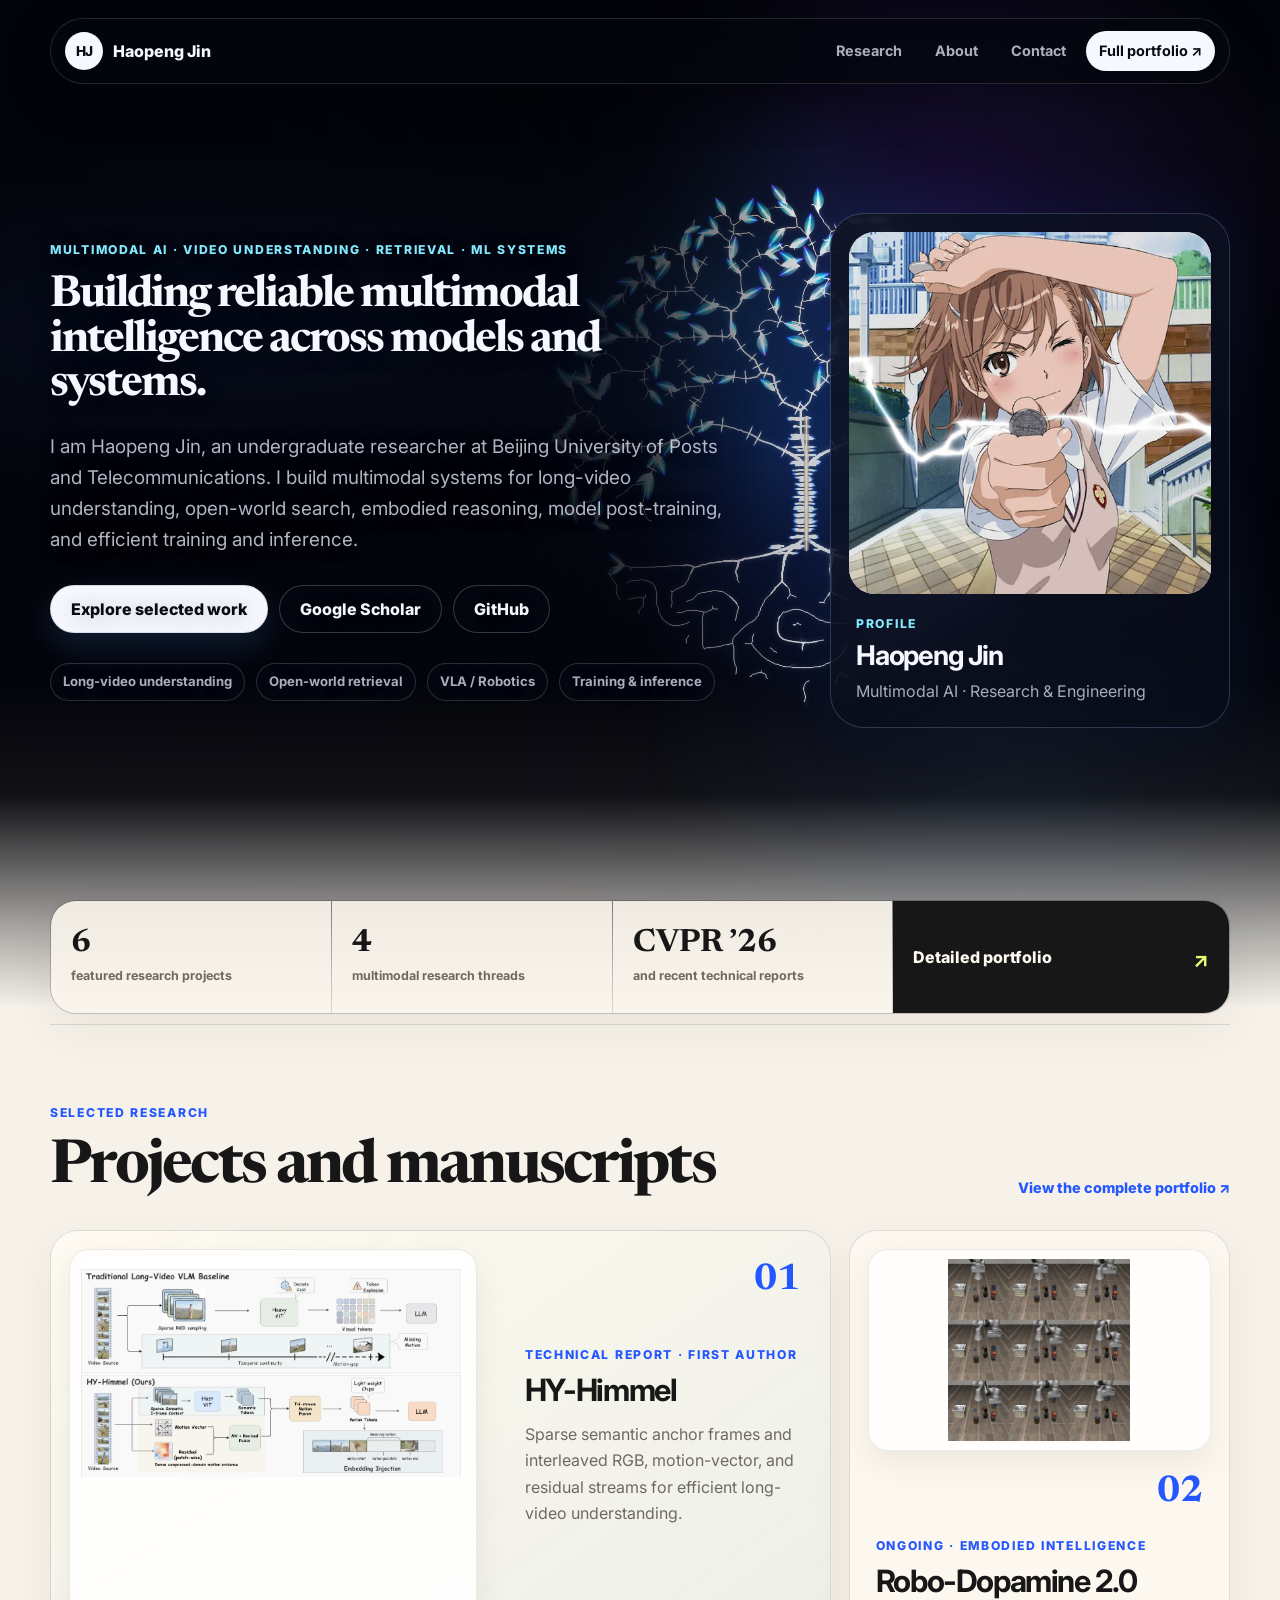
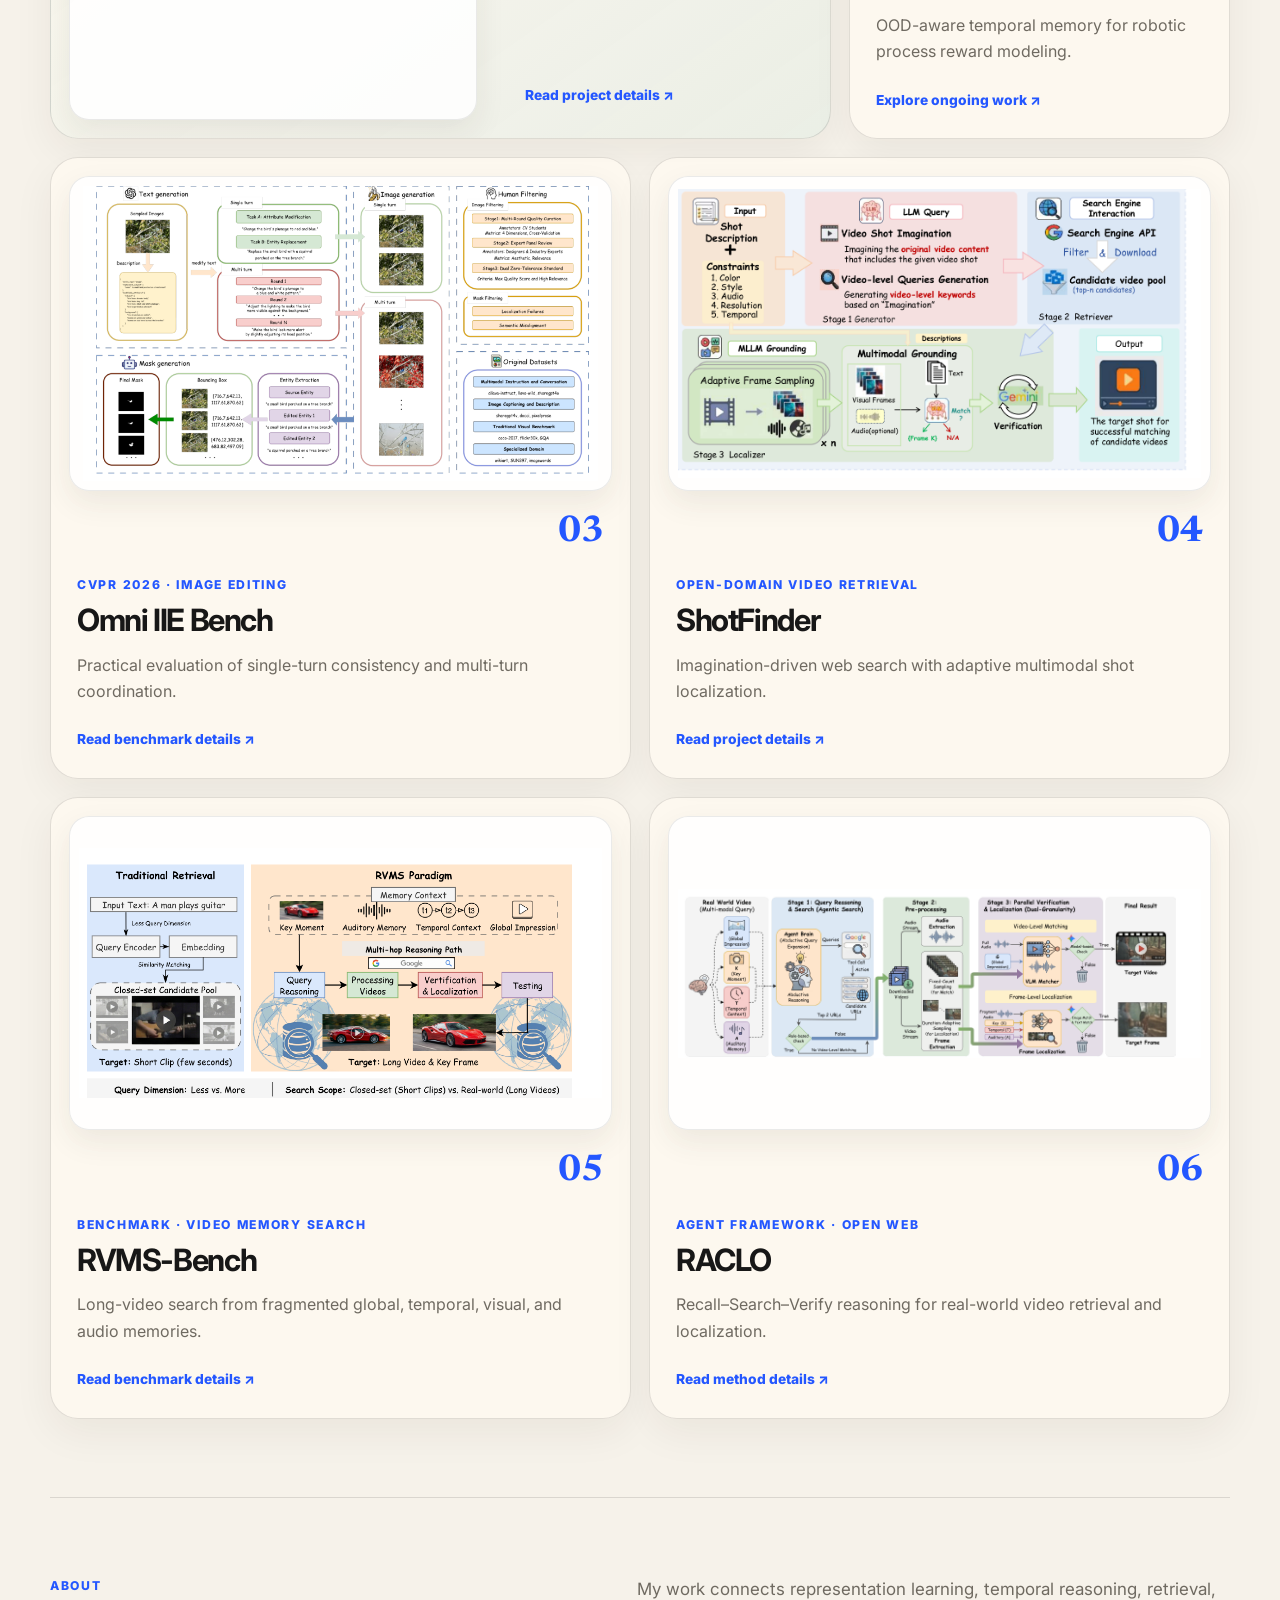
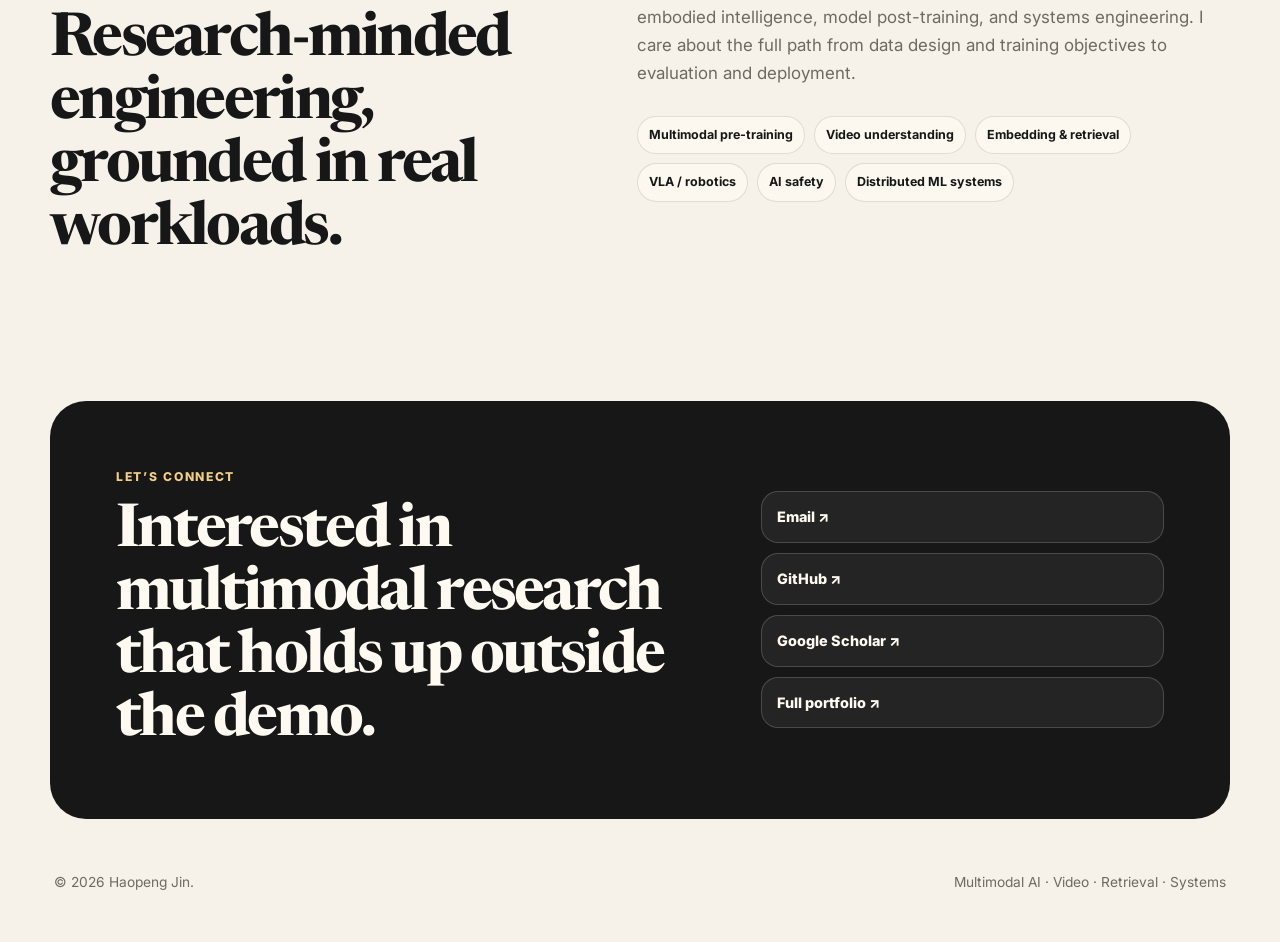
==== index.html @ 538da109 "Refine platinum trunk shimmer" ====
<!doctype html>
<html lang="en">
  <head>
    <meta charset="utf-8" />
    <meta name="viewport" content="width=device-width, initial-scale=1" />
    <meta
      name="description"
      content="Haopeng Jin is a multimodal AI researcher working on video understanding, open-world retrieval, embodied intelligence, model post-training, and ML systems."
    />
    <meta property="og:title" content="Haopeng Jin | Multimodal AI Researcher" />
    <meta
      property="og:description"
      content="Research in multimodal foundation models, video understanding, retrieval, embodied intelligence, and efficient ML systems."
    />
    <meta property="og:type" content="website" />
    <meta property="og:url" content="https://sunbeam23333.github.io/" />
    <meta
      property="og:image"
      content="https://sunbeam23333.github.io/assets/project-figures/hy-himmel-figure1.png"
    />
    <meta name="theme-color" content="#04050c" />
    <title>Haopeng Jin | Multimodal AI &amp; ML Systems</title>
    <link rel="canonical" href="https://sunbeam23333.github.io/" />
    <link rel="icon" href="favicon.svg" type="image/svg+xml" />
    <link rel="preconnect" href="https://fonts.googleapis.com" />
    <link rel="preconnect" href="https://fonts.gstatic.com" crossorigin />
    <link
      href="https://fonts.googleapis.com/css2?family=Inter:wght@400;500;600;700;800&amp;family=Newsreader:opsz,wght@6..72,500;6..72,700&amp;display=swap"
      rel="stylesheet"
    />
    <link rel="stylesheet" href="styles.css?v=20260809-tree-v5" />
  </head>
  <body>
    <a class="skip-link" href="#top">Skip to content</a>

    <div class="aurora-bg" aria-hidden="true">
      <div class="aurora-fallback"></div>
      <canvas
        id="aurora-canvas"
        class="aurora-canvas"
        data-tree-aurora
        data-tree-mode="hero"
        data-tree-mask="assets/cassel-tree-flow-mask.png?v=20260809-tree-v3"
        data-tree-source-mask="assets/cassel-tree-mask.png?v=20260809-tree-v3"
        data-tree-veins="assets/cassel-tree-veins.png?v=20260809-tree-v3"
      ></canvas>
    </div>

    <div class="site-shell">
      <header class="nav">
        <a class="brand" href="#top" aria-label="Haopeng Jin homepage">
          <span class="brand-mark">HJ</span>
          <span>Haopeng Jin</span>
        </a>
        <button
          class="nav-toggle"
          type="button"
          aria-label="Open navigation"
          aria-expanded="false"
          aria-controls="primary-navigation"
        >
          Menu
        </button>
        <nav id="primary-navigation" class="nav-links" aria-label="Primary navigation">
          <a href="#work">Research</a>
          <a href="#about">About</a>
          <a href="#contact">Contact</a>
          <a class="portfolio-link" href="https://sunbeam23333.github.io/Jason.Kim/">
            Full portfolio ↗
          </a>
        </nav>
      </header>

      <main id="top">
        <section class="hero section">
          <div class="hero-copy">
            <p class="eyebrow">Multimodal AI · Video Understanding · Retrieval · ML Systems</p>
            <h1>Building reliable multimodal intelligence across models and systems.</h1>
            <p class="hero-text">
              I am Haopeng Jin, an undergraduate researcher at Beijing University of Posts and
              Telecommunications. I build multimodal systems for long-video understanding,
              open-world search, embodied reasoning, model post-training, and efficient training
              and inference.
            </p>
            <div class="hero-actions">
              <a class="button primary" href="#work">Explore selected work</a>
              <a
                class="button secondary"
                href="https://scholar.google.com/citations?hl=en&amp;user=7NUo_ykAAAAJ"
                target="_blank"
                rel="noreferrer"
              >
                Google Scholar
              </a>
              <a
                class="button secondary"
                href="https://github.com/Sunbeam23333"
                target="_blank"
                rel="noreferrer"
              >
                GitHub
              </a>
            </div>
            <div class="signal-row" aria-label="Research focus">
              <span>Long-video understanding</span>
              <span>Open-world retrieval</span>
              <span>VLA / Robotics</span>
              <span>Training &amp; inference</span>
            </div>
          </div>

          <aside class="profile-card" aria-label="Profile">
            <div class="avatar-wrap">
              <img
                src="assets/misaka-mikoto-avatar.png"
                alt="Misaka Mikoto character avatar"
                width="620"
                height="538"
                fetchpriority="high"
                decoding="async"
              />
            </div>
            <div class="profile-card-copy">
              <p class="card-kicker">Profile</p>
              <h2>Haopeng Jin</h2>
              <p>Multimodal AI · Research &amp; Engineering</p>
            </div>
          </aside>
        </section>

        <div class="metrics" aria-label="Portfolio summary">
          <div><strong>6</strong><span>featured research projects</span></div>
          <div><strong>4</strong><span>multimodal research threads</span></div>
          <div><strong>CVPR ’26</strong><span>and recent technical reports</span></div>
          <a href="https://sunbeam23333.github.io/Jason.Kim/">
            Detailed portfolio <span aria-hidden="true">↗</span>
          </a>
        </div>

        <section id="work" class="section work-section">
          <div class="section-heading">
            <div>
              <p class="eyebrow">Selected research</p>
              <h2>Projects and manuscripts</h2>
            </div>
            <a class="text-link" href="https://sunbeam23333.github.io/Jason.Kim/">
              View the complete portfolio ↗
            </a>
          </div>

          <div class="project-grid">
            <a
              class="project-card project-card-wide"
              href="https://sunbeam23333.github.io/Jason.Kim/pages/hy-himmel.html"
            >
              <div class="project-image">
                <img
                  src="assets/project-figures/hy-himmel-figure1.png"
                  alt="HY-Himmel semantic anchor and compressed-domain motion paths"
                  width="1970"
                  height="1120"
                  loading="lazy"
                  decoding="async"
                />
              </div>
              <div class="project-copy">
                <span class="project-number">01</span>
                <p class="card-kicker">Technical report · First author</p>
                <h3>HY-Himmel</h3>
                <p>
                  Sparse semantic anchor frames and interleaved RGB, motion-vector, and residual
                  streams for efficient long-video understanding.
                </p>
                <span class="card-action">Read project details ↗</span>
              </div>
            </a>

            <a
              class="project-card"
              href="https://sunbeam23333.github.io/Jason.Kim/pages/vla-robotics.html"
            >
              <div class="project-image square-source">
                <img
                  src="assets/project-figures/robo-dopamine2-memory-panel.png"
                  alt="Robo-Dopamine 2.0 OOD-aware temporal memory panel"
                  width="768"
                  height="768"
                  loading="lazy"
                  decoding="async"
                />
              </div>
              <div class="project-copy">
                <span class="project-number">02</span>
                <p class="card-kicker">Ongoing · Embodied intelligence</p>
                <h3>Robo-Dopamine 2.0</h3>
                <p>OOD-aware temporal memory for robotic process reward modeling.</p>
                <span class="card-action">Explore ongoing work ↗</span>
              </div>
            </a>

            <a
              class="project-card"
              href="https://sunbeam23333.github.io/Jason.Kim/pages/omni-iie.html"
            >
              <div class="project-image">
                <img
                  src="assets/project-figures/omni-iie-figure1.png"
                  alt="Omni IIE Bench data construction and evaluation pipeline"
                  width="1835"
                  height="1050"
                  loading="lazy"
                  decoding="async"
                />
              </div>
              <div class="project-copy">
                <span class="project-number">03</span>
                <p class="card-kicker">CVPR 2026 · Image editing</p>
                <h3>Omni IIE Bench</h3>
                <p>Practical evaluation of single-turn consistency and multi-turn coordination.</p>
                <span class="card-action">Read benchmark details ↗</span>
              </div>
            </a>

            <a
              class="project-card"
              href="https://sunbeam23333.github.io/Jason.Kim/pages/shotfinder.html"
            >
              <div class="project-image">
                <img
                  src="assets/project-figures/shotfinder-figure3.png"
                  alt="ShotFinder open-domain video search pipeline"
                  width="2425"
                  height="1340"
                  loading="lazy"
                  decoding="async"
                />
              </div>
              <div class="project-copy">
                <span class="project-number">04</span>
                <p class="card-kicker">Open-domain video retrieval</p>
                <h3>ShotFinder</h3>
                <p>Imagination-driven web search with adaptive multimodal shot localization.</p>
                <span class="card-action">Read project details ↗</span>
              </div>
            </a>

            <a
              class="project-card"
              href="https://sunbeam23333.github.io/Jason.Kim/pages/rvms-bench.html"
            >
              <div class="project-image">
                <img
                  src="assets/project-figures/rvms-figure1.png"
                  alt="RVMS-Bench transition from closed-pool retrieval to real-world memory search"
                  width="2030"
                  height="970"
                  loading="lazy"
                  decoding="async"
                />
              </div>
              <div class="project-copy">
                <span class="project-number">05</span>
                <p class="card-kicker">Benchmark · Video memory search</p>
                <h3>RVMS-Bench</h3>
                <p>Long-video search from fragmented global, temporal, visual, and audio memories.</p>
                <span class="card-action">Read benchmark details ↗</span>
              </div>
            </a>

            <a
              class="project-card"
              href="https://sunbeam23333.github.io/Jason.Kim/pages/raclo.html"
            >
              <div class="project-image raclo-image">
                <img
                  src="assets/project-figures/raclo-figure3.png"
                  alt="RACLO Recall-Search-Verify agent framework"
                  width="2160"
                  height="700"
                  loading="lazy"
                  decoding="async"
                />
              </div>
              <div class="project-copy">
                <span class="project-number">06</span>
                <p class="card-kicker">Agent framework · Open web</p>
                <h3>RACLO</h3>
                <p>Recall–Search–Verify reasoning for real-world video retrieval and localization.</p>
                <span class="card-action">Read method details ↗</span>
              </div>
            </a>
          </div>
        </section>

        <section id="about" class="section about-section">
          <div>
            <p class="eyebrow">About</p>
            <h2>Research-minded engineering, grounded in real workloads.</h2>
          </div>
          <div class="about-copy">
            <p>
              My work connects representation learning, temporal reasoning, retrieval, embodied
              intelligence, model post-training, and systems engineering. I care about the full
              path from data design and training objectives to evaluation and deployment.
            </p>
            <div class="topic-list" aria-label="Research topics">
              <span>Multimodal pre-training</span>
              <span>Video understanding</span>
              <span>Embedding &amp; retrieval</span>
              <span>VLA / robotics</span>
              <span>AI safety</span>
              <span>Distributed ML systems</span>
            </div>
          </div>
        </section>

        <section id="contact" class="contact-card">
          <div>
            <p class="eyebrow">Let’s connect</p>
            <h2>Interested in multimodal research that holds up outside the demo.</h2>
          </div>
          <div class="contact-links">
            <a href="mailto:Meiqin1shengtui@126.com">Email ↗</a>
            <a href="https://github.com/Sunbeam23333" target="_blank" rel="noreferrer">GitHub ↗</a>
            <a
              href="https://scholar.google.com/citations?hl=en&amp;user=7NUo_ykAAAAJ"
              target="_blank"
              rel="noreferrer"
            >
              Google Scholar ↗
            </a>
            <a href="https://sunbeam23333.github.io/Jason.Kim/">Full portfolio ↗</a>
          </div>
        </section>
      </main>

      <footer>
        <p>© <span id="year"></span> Haopeng Jin.</p>
        <p>Multimodal AI · Video · Retrieval · Systems</p>
      </footer>
    </div>

    <script src="tree-aurora.js?v=20260812-tree-v8"></script>
    <script src="script.js?v=20260809-tree-v2"></script>
  </body>
</html>
---- styles.css ----
:root {
  --bg: #f6f2ea;
  --paper: #fffaf1;
  --ink: #171717;
  --muted: #6f6a61;
  --line: rgba(23, 23, 23, 0.12);
  --accent: #2457ff;
  --accent-dark: #102a86;
  --sage: #dfe8da;
  --amber: #f1cf86;
  --lime: #dfff77;
  --shadow: 0 24px 70px rgba(46, 37, 22, 0.12);
  --mouse-x: 50vw;
  --mouse-y: 24vh;
}

* {
  box-sizing: border-box;
}

html {
  scroll-behavior: smooth;
  overflow-x: clip;
}

body {
  min-width: 320px;
  margin: 0;
  overflow-x: hidden;
  background:
    radial-gradient(circle at var(--mouse-x) var(--mouse-y), rgba(91, 255, 207, 0.18), transparent 16rem),
    radial-gradient(circle at top left, rgba(36, 87, 255, 0.13), transparent 36rem),
    radial-gradient(circle at 88% 8%, rgba(241, 207, 134, 0.28), transparent 32rem),
    var(--bg);
  color: var(--ink);
  font-family: Inter, system-ui, -apple-system, BlinkMacSystemFont, "Segoe UI", sans-serif;
  line-height: 1.65;
}

a {
  color: inherit;
  text-decoration: none;
}

a:focus-visible,
button:focus-visible {
  outline: 3px solid rgba(36, 87, 255, 0.42);
  outline-offset: 4px;
}

img {
  max-width: 100%;
}

.skip-link {
  position: fixed;
  top: 12px;
  left: 12px;
  z-index: 50;
  padding: 9px 14px;
  border-radius: 999px;
  background: var(--ink);
  color: var(--paper);
  font-weight: 800;
  transform: translateY(-160%);
  transition: transform 160ms ease;
}

.skip-link:focus {
  transform: translateY(0);
}

.site-shell {
  position: relative;
  z-index: 1;
  width: min(1180px, calc(100% - 36px));
  margin: 0 auto;
}

.aurora-bg {
  position: absolute;
  inset: 0 0 auto;
  z-index: 0;
  height: clamp(860px, 112svh, 1080px);
  overflow: hidden;
  pointer-events: none;
  background: #03040a;
  isolation: isolate;
}

.aurora-bg::before {
  position: absolute;
  inset: 0;
  z-index: 2;
  background:
    linear-gradient(90deg, rgba(3, 4, 10, 0.99) 0%, rgba(3, 4, 10, 0.94) 38%, rgba(3, 4, 10, 0.76) 50%, rgba(3, 4, 10, 0.34) 58%, transparent 64%),
    radial-gradient(circle at 16% 34%, rgba(18, 26, 48, 0.72), transparent 37rem);
  content: "";
}

.aurora-bg::after {
  position: absolute;
  inset: 0;
  z-index: 3;
  background:
    radial-gradient(circle at 78% 70%, rgba(107, 173, 255, 0.1), transparent 22rem),
    linear-gradient(to bottom, transparent 67%, rgba(246, 242, 234, 0.06) 79%, rgba(246, 242, 234, 0.72) 93%, var(--bg) 100%);
  content: "";
}

.aurora-fallback {
  position: absolute;
  inset: 0;
  z-index: 0;
  background:
    radial-gradient(ellipse at 61% 45%, rgba(47, 96, 255, 0.26), transparent 32%),
    radial-gradient(ellipse at 57% 31%, rgba(35, 218, 255, 0.14), transparent 24%),
    radial-gradient(ellipse at 74% 22%, rgba(129, 73, 255, 0.18), transparent 28%),
    #03040a;
}

.aurora-fallback::before,
.aurora-fallback::after {
  position: absolute;
  top: 45%;
  left: 63%;
  width: min(42vw, 620px);
  aspect-ratio: 1;
  content: "";
  transform: translate(-50%, -50%);
  transition: opacity 400ms ease;
}

.aurora-fallback::before {
  display: none;
}

.aurora-fallback::after {
  background: linear-gradient(150deg, #aeb9cb 2%, #eef5ff 28%, #fffefa 50%, #ffe9bf 72%, #f8fbff 100%);
  filter: drop-shadow(0 0 4px rgba(242, 248, 255, 0.48)) drop-shadow(0 0 11px rgba(255, 235, 204, 0.18));
  mask: url("assets/cassel-tree-veins.png?v=20260809-tree-v3") center / contain no-repeat;
  opacity: 0.94;
  -webkit-mask: url("assets/cassel-tree-veins.png?v=20260809-tree-v3") center / contain no-repeat;
}

.aurora-bg.aurora-ready .aurora-fallback::after {
  opacity: 0.035;
}

.aurora-canvas {
  position: absolute;
  inset: 0;
  z-index: 1;
  display: block;
  width: 100%;
  height: 100%;
  opacity: 0.98;
  filter: saturate(1.1) contrast(1.08);
}

.nav {
  position: sticky;
  top: 18px;
  z-index: 20;
  display: flex;
  align-items: center;
  justify-content: space-between;
  gap: 24px;
  margin: 18px 0 42px;
  padding: 12px 14px;
  border: 1px solid rgba(255, 255, 255, 0.13);
  border-radius: 999px;
  background: rgba(5, 7, 14, 0.76);
  box-shadow: 0 14px 50px rgba(0, 0, 0, 0.24);
  color: #f8f9ff;
  backdrop-filter: blur(18px);
}

.brand,
.nav-links {
  display: flex;
  align-items: center;
}

.brand {
  gap: 10px;
  font-weight: 800;
}

.brand-mark {
  display: grid;
  width: 38px;
  height: 38px;
  place-items: center;
  border-radius: 50%;
  background: #f7f8ff;
  color: #070912;
  font-size: 0.85rem;
  letter-spacing: -0.04em;
}

.nav-links {
  gap: 7px;
}

.nav-links a {
  padding: 8px 13px;
  border-radius: 999px;
  color: rgba(239, 243, 255, 0.72);
  font-size: 0.9rem;
  font-weight: 700;
}

.nav-links a:hover {
  background: rgba(130, 178, 255, 0.13);
  color: #aeefff;
}

.nav-links .portfolio-link {
  background: #f7f8ff;
  color: #090b14;
}

.nav-links .portfolio-link:hover {
  background: #bdeeff;
  color: #090b14;
}

.nav-toggle {
  display: none;
  padding: 9px 14px;
  border: 0;
  border-radius: 999px;
  background: #f7f8ff;
  color: #090b14;
  font: inherit;
  font-weight: 700;
}

.section {
  padding: 78px 0;
}

section[id] {
  scroll-margin-top: 108px;
}

.hero {
  position: relative;
  display: grid;
  grid-template-columns: minmax(0, 1.15fr) minmax(340px, 0.72fr);
  align-items: center;
  gap: clamp(42px, 6vw, 74px);
  min-height: calc(100vh - 150px);
  padding-top: 18px;
  color: #f7f8ff;
}

.hero::before {
  position: absolute;
  inset: 2% -10% auto;
  z-index: -1;
  height: 60%;
  background: radial-gradient(ellipse at 18% 42%, rgba(66, 119, 255, 0.12), transparent 48%);
  content: "";
  filter: blur(42px);
  opacity: 0.58;
}

.hero > * {
  min-width: 0;
}

.hero-copy {
  text-shadow: 0 2px 24px rgba(0, 0, 0, 0.32);
}

.eyebrow,
.card-kicker {
  margin: 0 0 14px;
  color: var(--accent);
  font-size: 0.76rem;
  font-weight: 800;
  letter-spacing: 0.14em;
  text-transform: uppercase;
}

h1,
h2,
h3,
p {
  margin-top: 0;
}

h1,
h2 {
  font-family: Newsreader, Georgia, serif;
}

h1,
h2,
h3 {
  line-height: 1.05;
  letter-spacing: -0.045em;
}

h1 {
  max-width: 100%;
  margin-bottom: 0;
  font-size: clamp(2.4rem, 3.45vw, 3.55rem);
  line-height: 1;
}

h2 {
  margin-bottom: 0;
  font-size: clamp(2.4rem, 4.7vw, 4.5rem);
}

h3 {
  margin-bottom: 0;
  font-size: clamp(1.6rem, 2.4vw, 2.15rem);
}

.error-title {
  max-width: 12ch;
  font-size: clamp(3.3rem, 9vw, 7rem);
  line-height: 0.88;
}

.hero-text {
  max-width: 760px;
  margin: 24px 0 0;
  color: rgba(232, 237, 251, 0.76);
  font-size: clamp(1.04rem, 1.8vw, 1.18rem);
}

.hero .eyebrow {
  color: #82eaff;
}

.hero-actions,
.signal-row {
  display: flex;
  flex-wrap: wrap;
  gap: 11px;
  margin-top: 30px;
}

.button {
  position: relative;
  overflow: hidden;
  display: inline-flex;
  min-height: 48px;
  align-items: center;
  justify-content: center;
  padding: 0 20px;
  border: 1px solid var(--line);
  border-radius: 999px;
  font-weight: 800;
  transition: transform 200ms ease, border-color 200ms ease;
}

.button:hover {
  border-color: rgba(36, 87, 255, 0.35);
  transform: translateY(-2px);
}

.button.primary {
  background: var(--ink);
  color: var(--paper);
}

.button.light {
  border-color: var(--paper);
  background: var(--paper);
  color: var(--ink);
}

.button.primary::after {
  position: absolute;
  inset: -40% auto -40% -60%;
  width: 48%;
  background: linear-gradient(90deg, transparent, rgba(255, 255, 255, 0.42), transparent);
  content: "";
  transform: skewX(-18deg);
  animation: button-shimmer 4.8s ease-in-out infinite;
}

@keyframes button-shimmer {
  0%, 48% { left: -60%; }
  72%, 100% { left: 118%; }
}

.button.secondary {
  background: rgba(255, 255, 255, 0.5);
}

.hero .button.primary {
  background: #f7f8ff;
  color: #090b14;
  box-shadow: 0 12px 35px rgba(79, 155, 255, 0.18);
}

.hero .button.secondary {
  border-color: rgba(255, 255, 255, 0.2);
  background: rgba(8, 11, 24, 0.46);
  color: #f6f8ff;
  backdrop-filter: blur(12px);
}

.signal-row span {
  padding: 7px 12px;
  border: 1px solid rgba(255, 255, 255, 0.16);
  border-radius: 999px;
  background: rgba(8, 12, 26, 0.4);
  color: rgba(232, 239, 255, 0.73);
  font-size: 0.82rem;
  font-weight: 700;
}

.profile-card {
  width: min(100%, 400px);
  justify-self: end;
  padding: 18px;
  border: 1px solid rgba(163, 211, 255, 0.22);
  border-radius: 34px;
  background: linear-gradient(160deg, rgba(13, 17, 34, 0.9), rgba(8, 12, 26, 0.66));
  box-shadow: 0 28px 90px rgba(0, 0, 0, 0.38), 0 0 70px rgba(54, 107, 255, 0.12);
  backdrop-filter: blur(18px);
}

.avatar-wrap {
  overflow: hidden;
  aspect-ratio: 1 / 1;
  border-radius: 26px;
  background: var(--sage);
}

.avatar-wrap img {
  display: block;
  width: 100%;
  height: 100%;
  object-fit: cover;
  object-position: center 38%;
}

.profile-card-copy {
  padding: 20px 7px 5px;
}

.profile-card-copy .card-kicker {
  margin-bottom: 8px;
}

.profile-card-copy h2 {
  font-family: Inter, sans-serif;
  font-size: 1.7rem;
  color: #f7f8ff;
}

.profile-card-copy > p:last-child {
  margin: 7px 0 0;
  color: rgba(232, 239, 255, 0.7);
}

.profile-card .card-kicker {
  color: #82eaff;
}

.metrics {
  display: grid;
  grid-template-columns: repeat(3, minmax(0, 1fr)) 1.2fr;
  gap: 1px;
  overflow: hidden;
  margin: 24px 0 10px;
  border: 1px solid var(--line);
  border-radius: 26px;
  background: var(--line);
  box-shadow: 0 16px 45px rgba(46, 37, 22, 0.06);
}

.metrics > * {
  min-height: 112px;
  padding: 20px;
  background: rgba(255, 250, 241, 0.88);
}

.metrics div {
  display: grid;
  align-content: center;
}

.metrics strong {
  font-family: Newsreader, Georgia, serif;
  font-size: 2rem;
  line-height: 1;
}

.metrics span {
  margin-top: 7px;
  color: var(--muted);
  font-size: 0.78rem;
  font-weight: 700;
}

.metrics > a {
  display: flex;
  align-items: center;
  justify-content: space-between;
  gap: 14px;
  background: var(--ink);
  color: var(--paper);
  font-weight: 800;
}

.metrics > a span {
  color: var(--lime);
  font-size: 1.3rem;
}

.work-section,
.about-section {
  border-top: 1px solid var(--line);
}

.section-heading {
  display: flex;
  align-items: end;
  justify-content: space-between;
  gap: 40px;
  margin-bottom: 30px;
}

.section-heading h2 {
  margin-top: 5px;
}

.text-link {
  flex: 0 0 auto;
  color: var(--accent);
  font-size: 0.9rem;
  font-weight: 800;
}

.project-grid {
  display: grid;
  grid-template-columns: repeat(6, minmax(0, 1fr));
  gap: 18px;
}

.project-card {
  position: relative;
  overflow: hidden;
  display: flex;
  grid-column: span 3;
  min-width: 0;
  flex-direction: column;
  border: 1px solid var(--line);
  border-radius: 28px;
  background: rgba(255, 250, 241, 0.76);
  box-shadow: 0 14px 42px rgba(46, 37, 22, 0.06);
  transition: transform 300ms ease, box-shadow 300ms ease, border-color 300ms ease;
}

.project-card::before {
  position: absolute;
  inset: 0;
  z-index: 0;
  background:
    linear-gradient(120deg, transparent, rgba(65, 255, 204, 0.18), transparent 42%),
    radial-gradient(circle at var(--mouse-x) var(--mouse-y), rgba(87, 105, 255, 0.12), transparent 18rem);
  content: "";
  opacity: 0;
  pointer-events: none;
  transition: opacity 300ms ease;
}

.project-card:hover {
  border-color: rgba(36, 87, 255, 0.32);
  box-shadow: 0 24px 80px rgba(36, 87, 255, 0.13);
  transform: translateY(-7px);
}

.project-card:hover::before {
  opacity: 1;
}

.project-card-wide {
  display: grid;
  grid-column: span 4;
  grid-template-columns: minmax(0, 1.14fr) minmax(250px, 0.86fr);
  background: linear-gradient(145deg, rgba(255, 250, 241, 0.96), rgba(233, 238, 229, 0.9));
}

.project-card:nth-child(2) {
  grid-column: span 2;
}

.project-card > * {
  position: relative;
  z-index: 1;
}

.project-image {
  margin: 18px 18px 0;
  padding: 9px;
  border: 1px solid rgba(23, 23, 23, 0.09);
  border-radius: 20px;
  background: rgba(255, 255, 255, 0.88);
  box-shadow: 0 12px 30px rgba(46, 37, 22, 0.08);
}

.project-card-wide .project-image {
  align-self: stretch;
  margin-bottom: 18px;
}

.project-image img {
  display: block;
  width: 100%;
  height: auto;
  aspect-ratio: 16 / 9;
  object-fit: contain;
}

.square-source img {
  object-position: center;
}

.raclo-image img {
  padding: 4% 0;
}

.project-copy {
  display: flex;
  flex: 1;
  flex-direction: column;
  padding: 24px 26px 27px;
}

.project-card-wide .project-copy {
  justify-content: center;
  padding: 32px 30px;
}

.project-number {
  display: block;
  align-self: flex-end;
  margin-bottom: 24px;
  color: var(--accent);
  font-family: Newsreader, Georgia, serif;
  font-size: 2.3rem;
  font-weight: 700;
  line-height: 1;
}

.project-card-wide .project-number {
  margin-bottom: 45px;
}

.project-copy .card-kicker {
  margin-bottom: 9px;
}

.project-copy > p:not(.card-kicker) {
  margin: 15px 0 24px;
  color: var(--muted);
}

.card-action {
  margin-top: auto;
  color: var(--accent);
  font-size: 0.86rem;
  font-weight: 800;
}

.about-section {
  display: grid;
  grid-template-columns: minmax(0, 0.9fr) minmax(0, 1.1fr);
  gap: clamp(42px, 8vw, 105px);
}

.about-copy {
  color: var(--muted);
  font-size: 1.06rem;
}

.topic-list {
  display: flex;
  flex-wrap: wrap;
  gap: 9px;
  margin-top: 28px;
}

.topic-list span {
  padding: 8px 11px;
  border: 1px solid var(--line);
  border-radius: 999px;
  background: rgba(255, 250, 241, 0.64);
  color: var(--ink);
  font-size: 0.78rem;
  font-weight: 700;
}

.contact-card {
  display: grid;
  grid-template-columns: minmax(0, 1.2fr) minmax(260px, 0.8fr);
  gap: 40px;
  margin: 60px 0 22px;
  padding: clamp(34px, 6vw, 66px);
  border-radius: 36px;
  background: var(--ink);
  color: var(--paper);
}

.contact-card .eyebrow {
  color: var(--amber);
}

.contact-links {
  display: grid;
  align-content: center;
  gap: 10px;
}

.contact-links a {
  padding: 13px 15px;
  border: 1px solid rgba(255, 250, 241, 0.18);
  border-radius: 17px;
  background: rgba(255, 255, 255, 0.06);
  font-size: 0.9rem;
  font-weight: 800;
  transition: background 180ms ease;
}

.contact-links a:hover {
  background: rgba(255, 255, 255, 0.12);
}

.not-found-card {
  display: block;
  width: 100%;
  margin: 0;
}

.not-found-card .button {
  margin-top: 28px;
}

footer {
  display: flex;
  justify-content: space-between;
  gap: 20px;
  padding: 30px 4px 48px;
  color: var(--muted);
  font-size: 0.86rem;
}

footer p {
  margin-bottom: 0;
}

@media (max-width: 1000px) {
  .aurora-bg {
    height: 1510px;
  }

  .aurora-canvas {
    bottom: auto;
    height: 1000px;
  }

  .hero {
    grid-template-columns: 1fr;
    min-height: auto;
  }

  .hero-copy {
    max-width: 850px;
  }

  .profile-card {
    width: min(100%, 400px);
    justify-self: start;
  }

  .aurora-fallback::before,
  .aurora-fallback::after {
    top: 23%;
    left: 62%;
    width: min(72vw, 540px);
  }

  .metrics {
    grid-template-columns: repeat(2, minmax(0, 1fr));
  }

  .project-grid {
    grid-template-columns: repeat(2, minmax(0, 1fr));
  }

  .project-card,
  .project-card:nth-child(2) {
    grid-column: span 1;
  }

  .project-card-wide {
    grid-column: 1 / -1;
  }
}

@media (max-width: 720px) {
  .aurora-bg {
    height: 1490px;
  }

  .aurora-canvas {
    height: 900px;
  }

  .aurora-fallback::before,
  .aurora-fallback::after {
    top: 23.5%;
    left: 50%;
    width: 88vw;
  }

  .site-shell {
    width: min(100% - 22px, 1180px);
  }

  .nav {
    position: sticky;
    align-items: center;
    margin-bottom: 24px;
    border-radius: 25px;
  }

  .nav-toggle {
    display: inline-flex;
  }

  .nav-links {
    position: absolute;
    top: calc(100% + 9px);
    right: 0;
    display: none;
    width: min(270px, calc(100vw - 32px));
    align-items: stretch;
    padding: 10px;
    border: 1px solid rgba(255, 255, 255, 0.13);
    border-radius: 22px;
    background: rgba(5, 7, 14, 0.96);
    box-shadow: 0 22px 60px rgba(0, 0, 0, 0.34);
  }

  .nav-links.open {
    display: grid;
  }

  .nav-links a {
    min-height: 44px;
  }

  .section {
    padding: 64px 0;
  }

  .hero {
    padding-top: 44px;
  }

  h1 {
    font-size: clamp(2.35rem, 9.8vw, 2.9rem);
    line-height: 1.02;
  }

  .hero-actions {
    align-items: stretch;
  }

  .hero-actions .button {
    width: 100%;
  }

  .profile-card {
    padding: 12px;
    border-radius: 27px;
  }

  .avatar-wrap {
    border-radius: 20px;
  }

  .metrics,
  .project-grid,
  .about-section,
  .contact-card {
    grid-template-columns: 1fr;
  }

  .metrics > * {
    min-height: 96px;
  }

  .section-heading {
    display: block;
  }

  .section-heading .text-link {
    display: inline-flex;
    margin-top: 18px;
  }

  .project-card,
  .project-card:nth-child(2),
  .project-card-wide {
    display: flex;
    grid-column: 1;
  }

  .project-copy,
  .project-card-wide .project-copy {
    padding: 22px;
  }

  .project-number,
  .project-card-wide .project-number {
    margin-bottom: 23px;
  }

  .project-image,
  .project-card-wide .project-image {
    margin: 13px 13px 0;
  }

  .about-section {
    gap: 32px;
  }

  .contact-card {
    gap: 28px;
    border-radius: 27px;
  }

  footer {
    display: grid;
  }
}

@media (prefers-reduced-motion: reduce) {
  html {
    scroll-behavior: auto;
  }

  .button.primary::after {
    animation: none;
  }

  .button,
  .project-card {
    transition: none;
  }
}
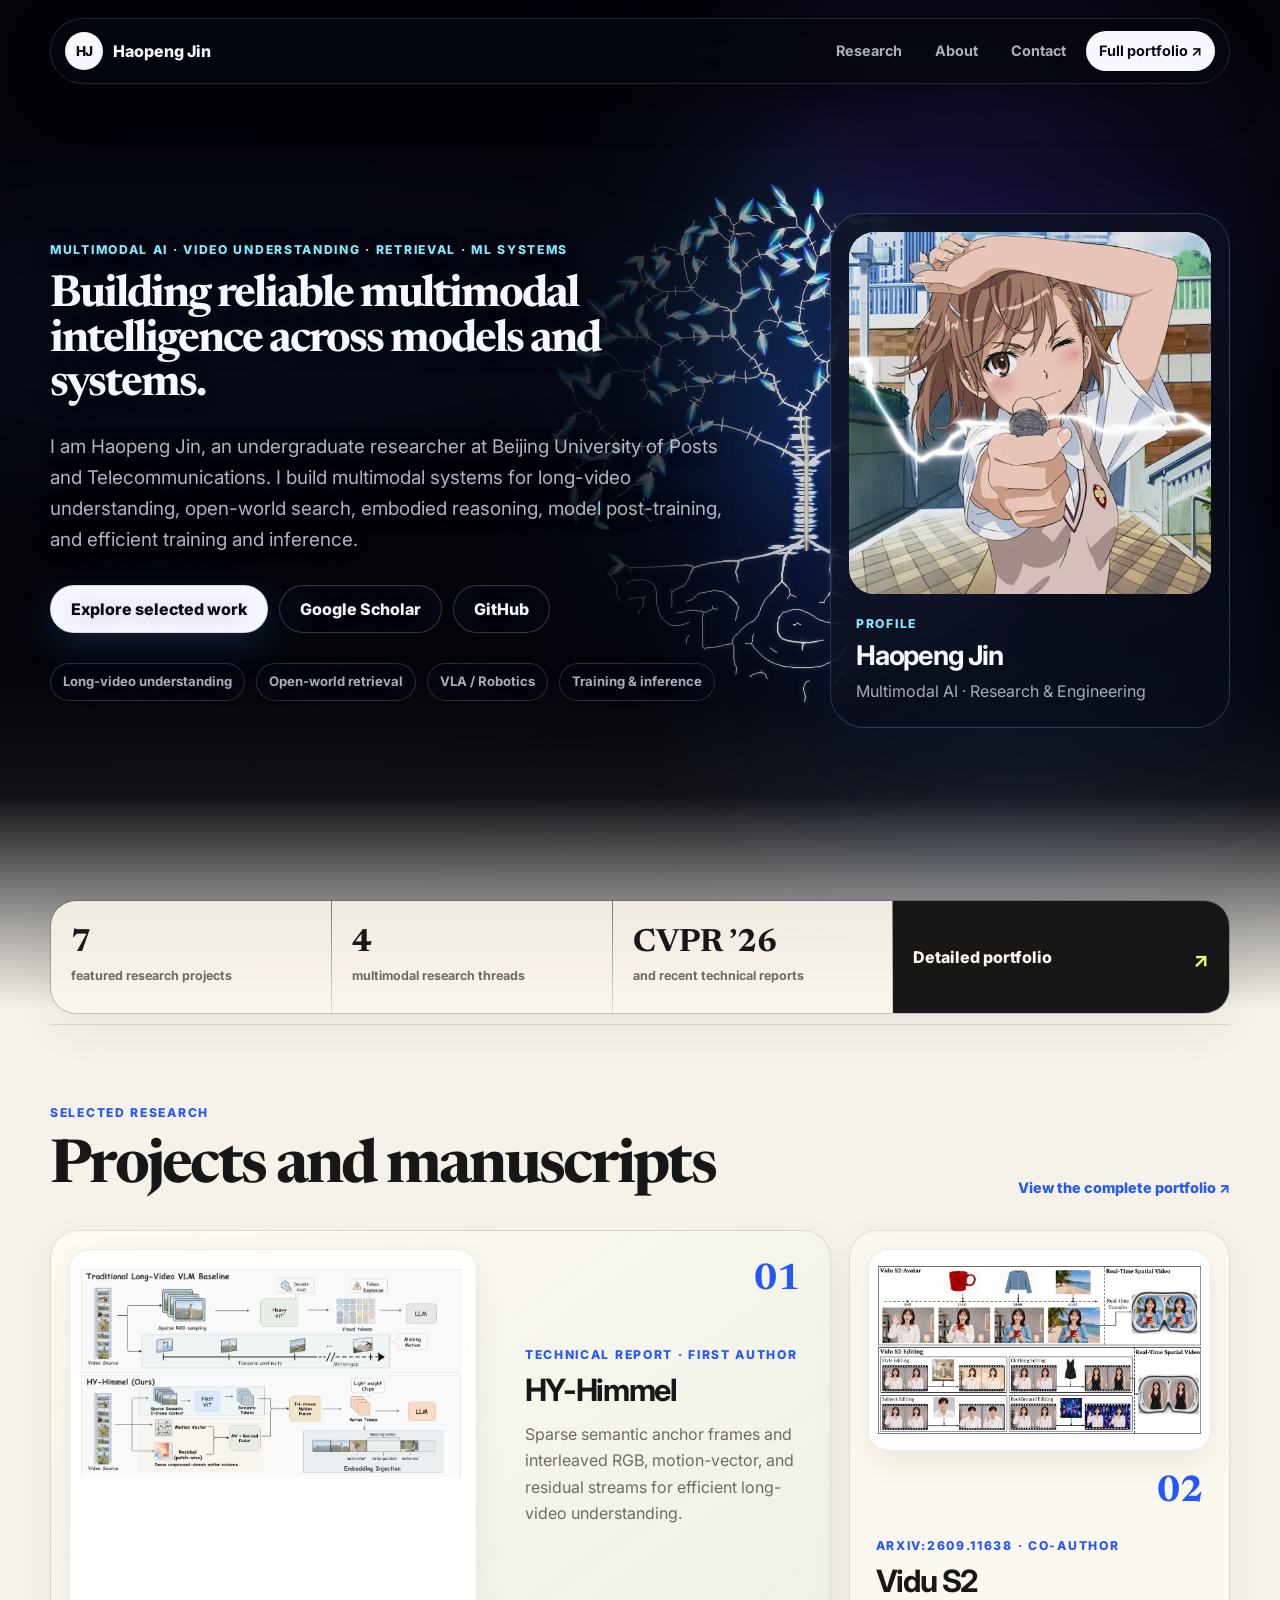
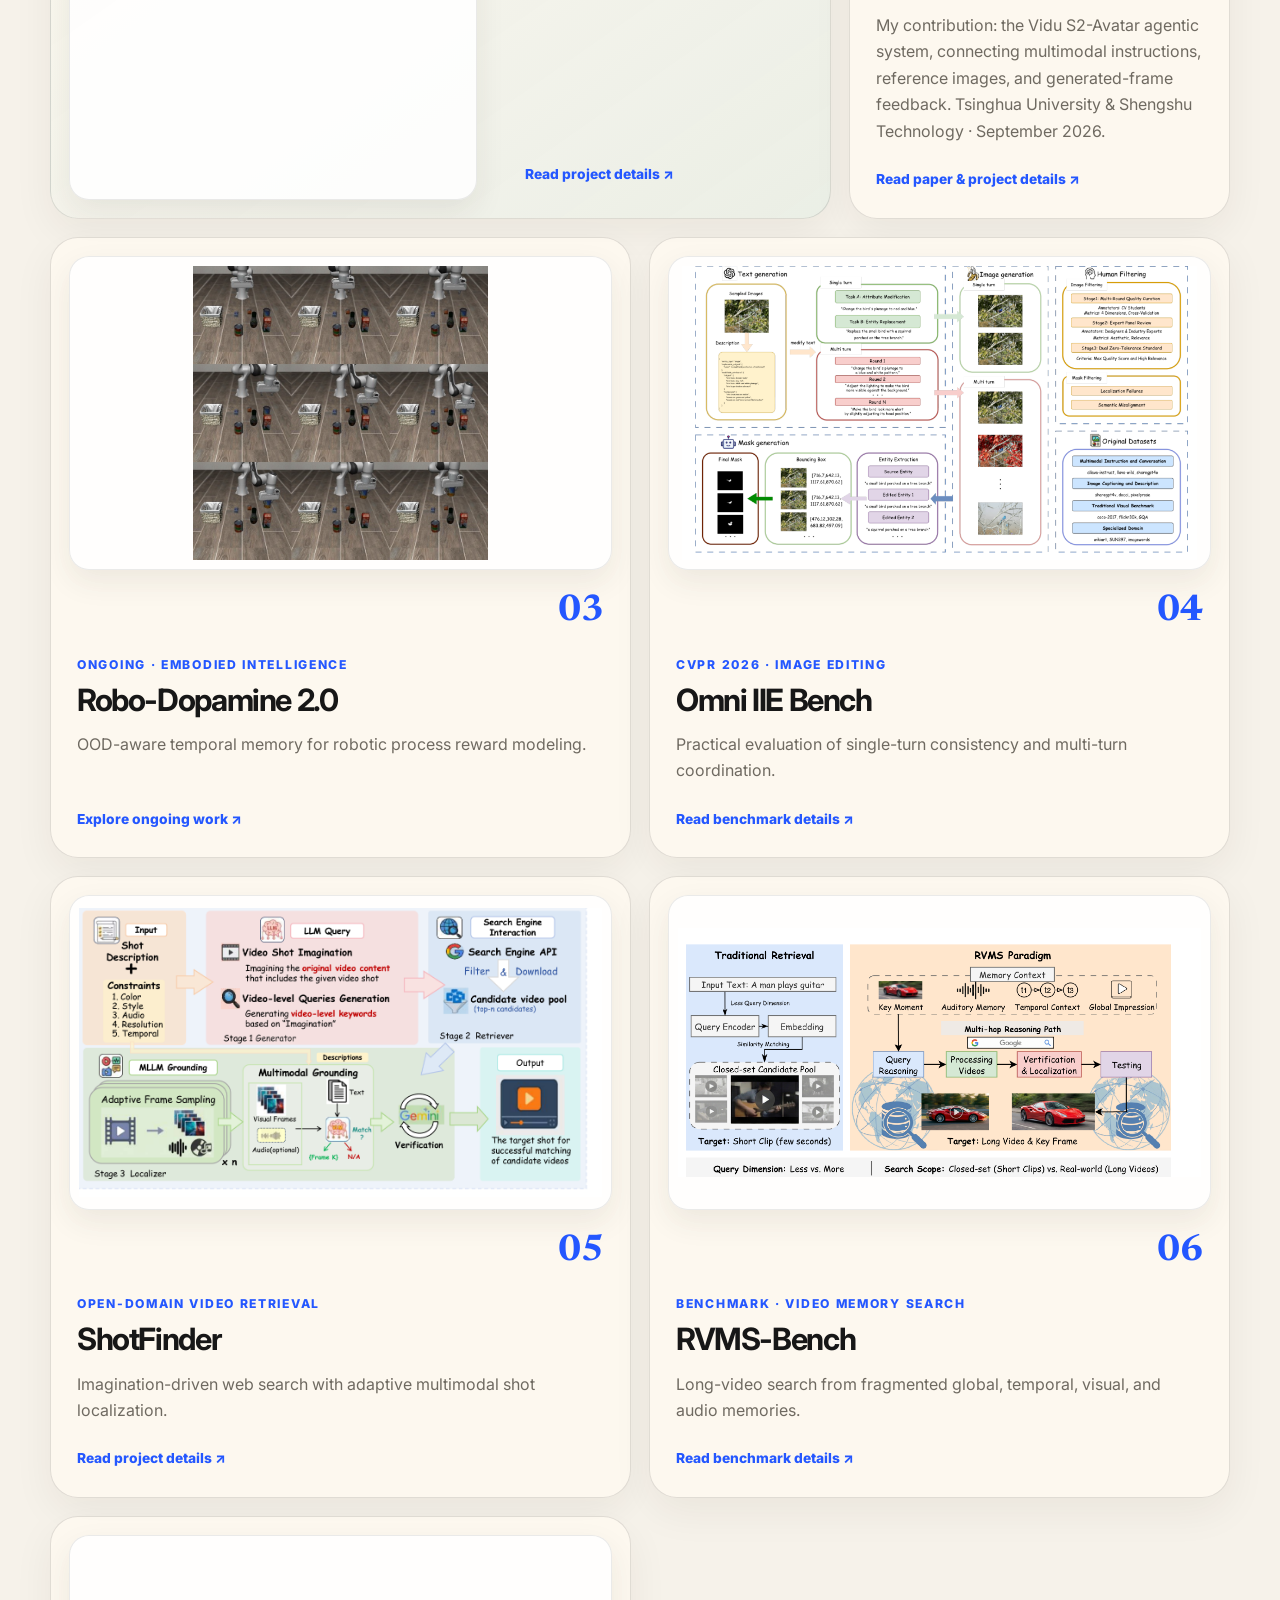
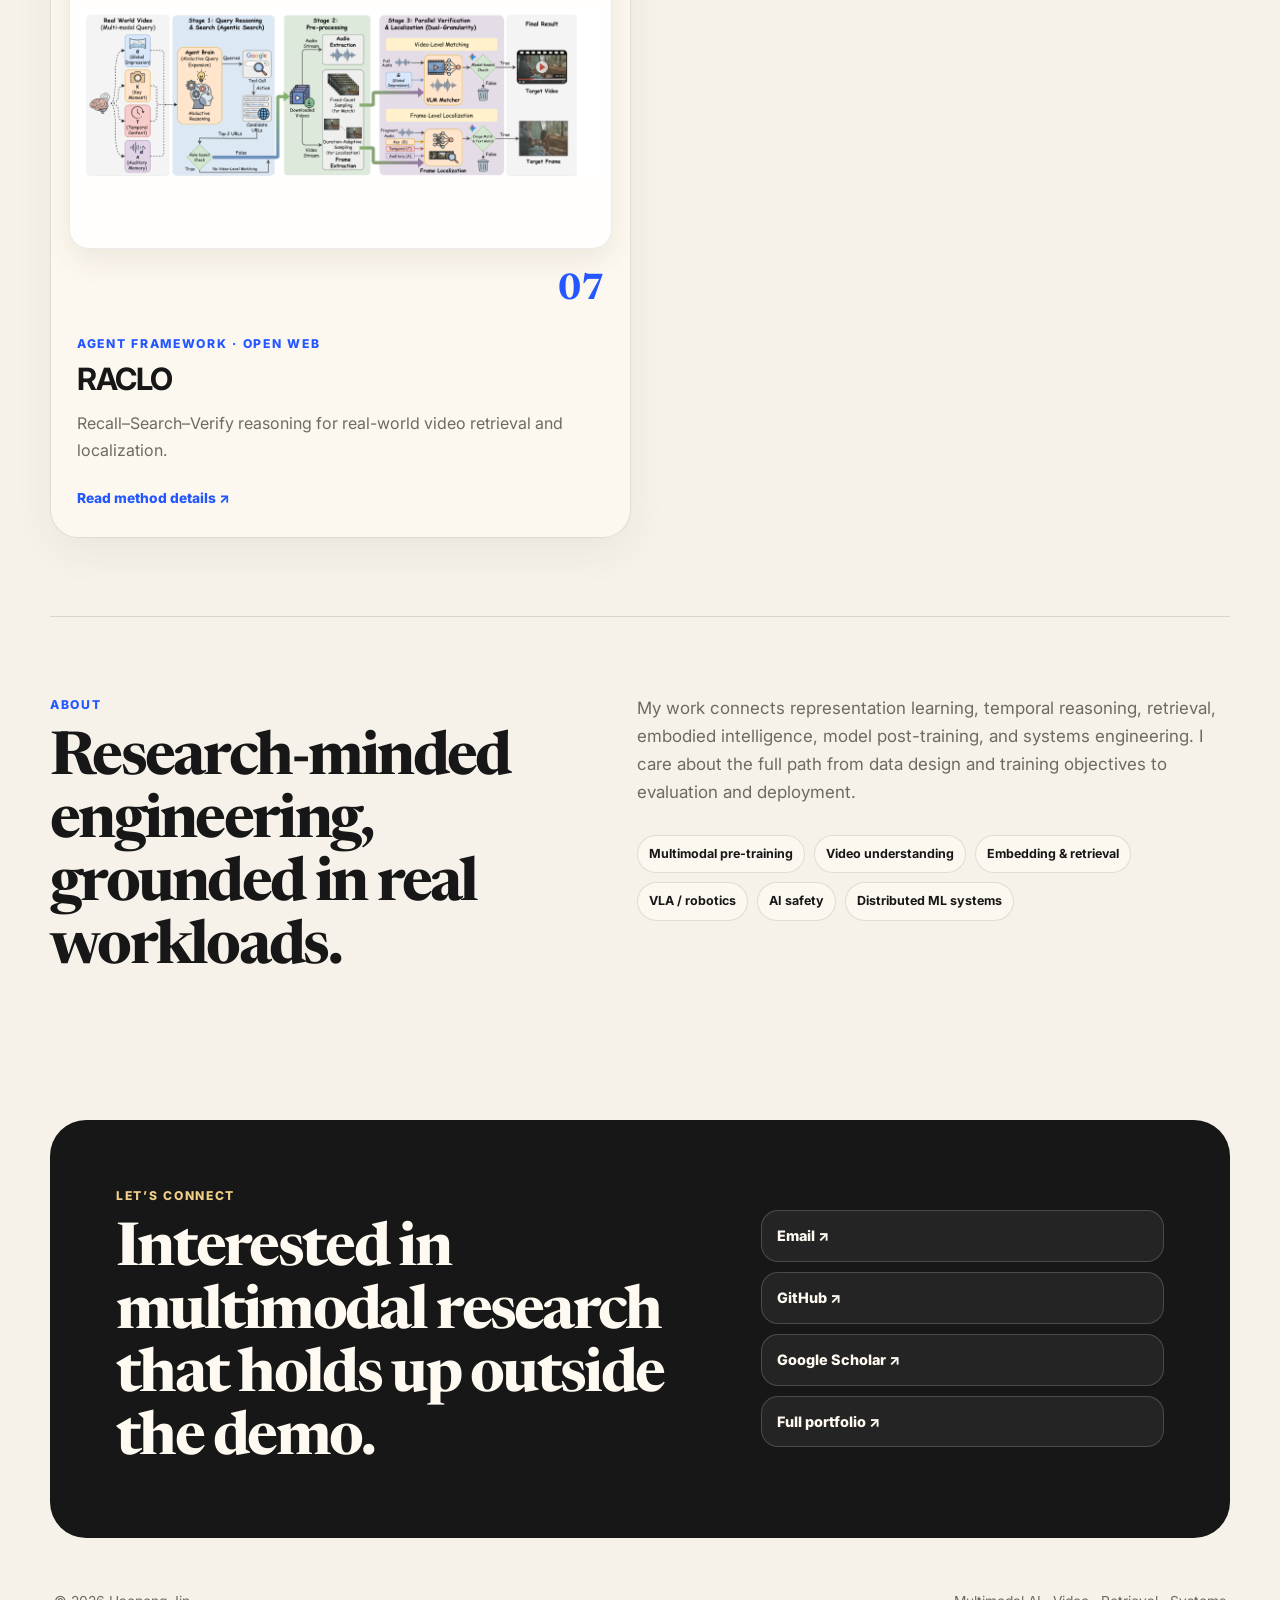
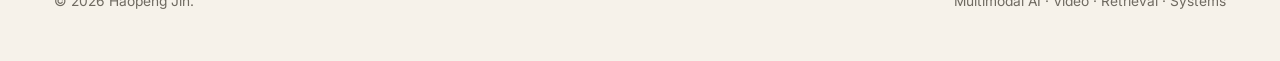
==== commit 8a79c27f: "Feature Vidu S2 before Robo-Dopamine 2.0" ====
--- a/index.html
+++ b/index.html
@@ -129,7 +129,7 @@
         </section>
 
         <div class="metrics" aria-label="Portfolio summary">
-          <div><strong>6</strong><span>featured research projects</span></div>
+          <div><strong>7</strong><span>featured research projects</span></div>
           <div><strong>4</strong><span>multimodal research threads</span></div>
           <div><strong>CVPR ’26</strong><span>and recent technical reports</span></div>
           <a href="https://sunbeam23333.github.io/Jason.Kim/">
@@ -177,6 +177,33 @@
 
             <a
               class="project-card"
+              href="https://sunbeam23333.github.io/Jason.Kim/pages/vidu-s2.html"
+            >
+              <div class="project-image">
+                <img
+                  src="assets/project-figures/vidu-s2-overview.png"
+                  alt="Vidu S2 paper overview: interactive avatars, live video editing, and spatial video"
+                  width="2047"
+                  height="1060"
+                  loading="lazy"
+                  decoding="async"
+                />
+              </div>
+              <div class="project-copy">
+                <span class="project-number">02</span>
+                <p class="card-kicker">arXiv:2609.11638 · Co-author</p>
+                <h3>Vidu S2</h3>
+                <p>
+                  My contribution: the Vidu S2-Avatar agentic system, connecting multimodal
+                  instructions, reference images, and generated-frame feedback.
+                  Tsinghua University &amp; Shengshu Technology · September 2026.
+                </p>
+                <span class="card-action">Read paper &amp; project details ↗</span>
+              </div>
+            </a>
+
+            <a
+              class="project-card"
               href="https://sunbeam23333.github.io/Jason.Kim/pages/vla-robotics.html"
             >
               <div class="project-image square-source">
@@ -190,7 +217,7 @@
                 />
               </div>
               <div class="project-copy">
-                <span class="project-number">02</span>
+                <span class="project-number">03</span>
                 <p class="card-kicker">Ongoing · Embodied intelligence</p>
                 <h3>Robo-Dopamine 2.0</h3>
                 <p>OOD-aware temporal memory for robotic process reward modeling.</p>
@@ -213,7 +240,7 @@
                 />
               </div>
               <div class="project-copy">
-                <span class="project-number">03</span>
+                <span class="project-number">04</span>
                 <p class="card-kicker">CVPR 2026 · Image editing</p>
                 <h3>Omni IIE Bench</h3>
                 <p>Practical evaluation of single-turn consistency and multi-turn coordination.</p>
@@ -236,7 +263,7 @@
                 />
               </div>
               <div class="project-copy">
-                <span class="project-number">04</span>
+                <span class="project-number">05</span>
                 <p class="card-kicker">Open-domain video retrieval</p>
                 <h3>ShotFinder</h3>
                 <p>Imagination-driven web search with adaptive multimodal shot localization.</p>
@@ -259,7 +286,7 @@
                 />
               </div>
               <div class="project-copy">
-                <span class="project-number">05</span>
+                <span class="project-number">06</span>
                 <p class="card-kicker">Benchmark · Video memory search</p>
                 <h3>RVMS-Bench</h3>
                 <p>Long-video search from fragmented global, temporal, visual, and audio memories.</p>
@@ -282,7 +309,7 @@
                 />
               </div>
               <div class="project-copy">
-                <span class="project-number">06</span>
+                <span class="project-number">07</span>
                 <p class="card-kicker">Agent framework · Open web</p>
                 <h3>RACLO</h3>
                 <p>Recall–Search–Verify reasoning for real-world video retrieval and localization.</p>
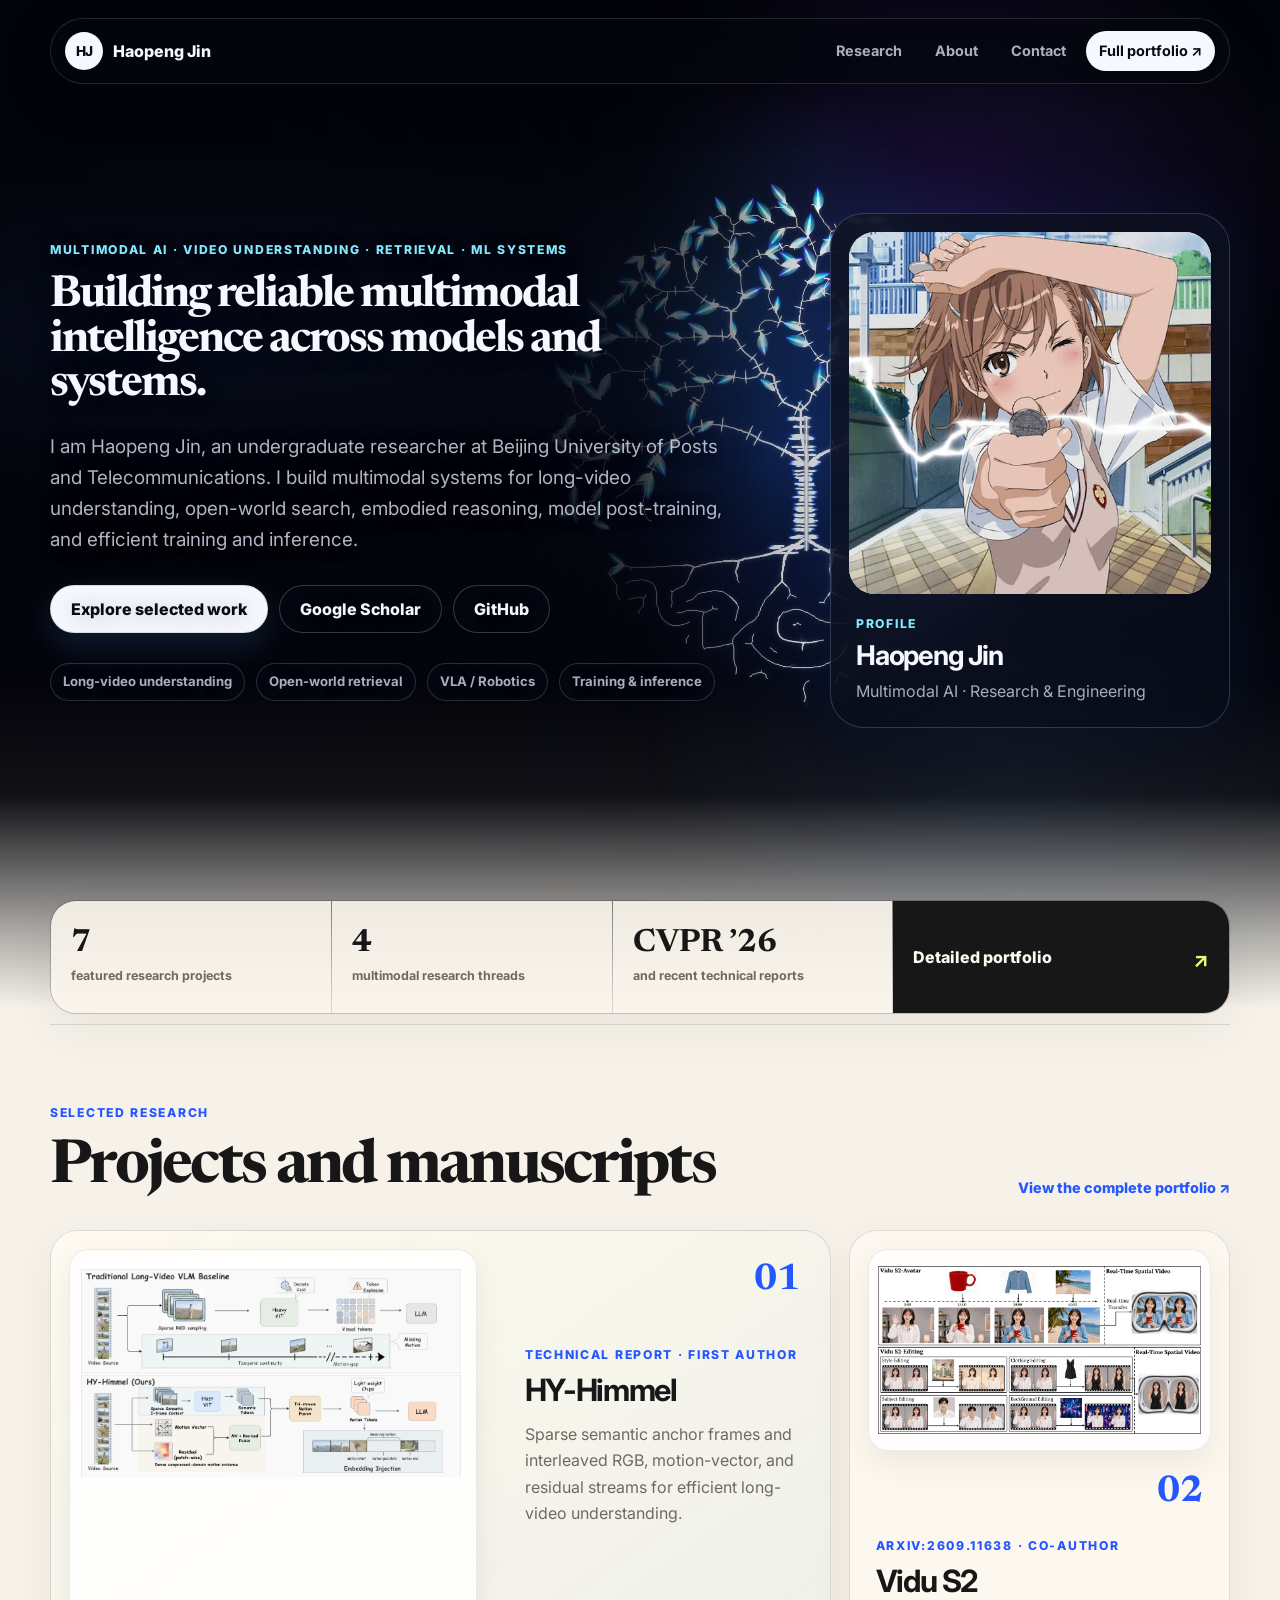
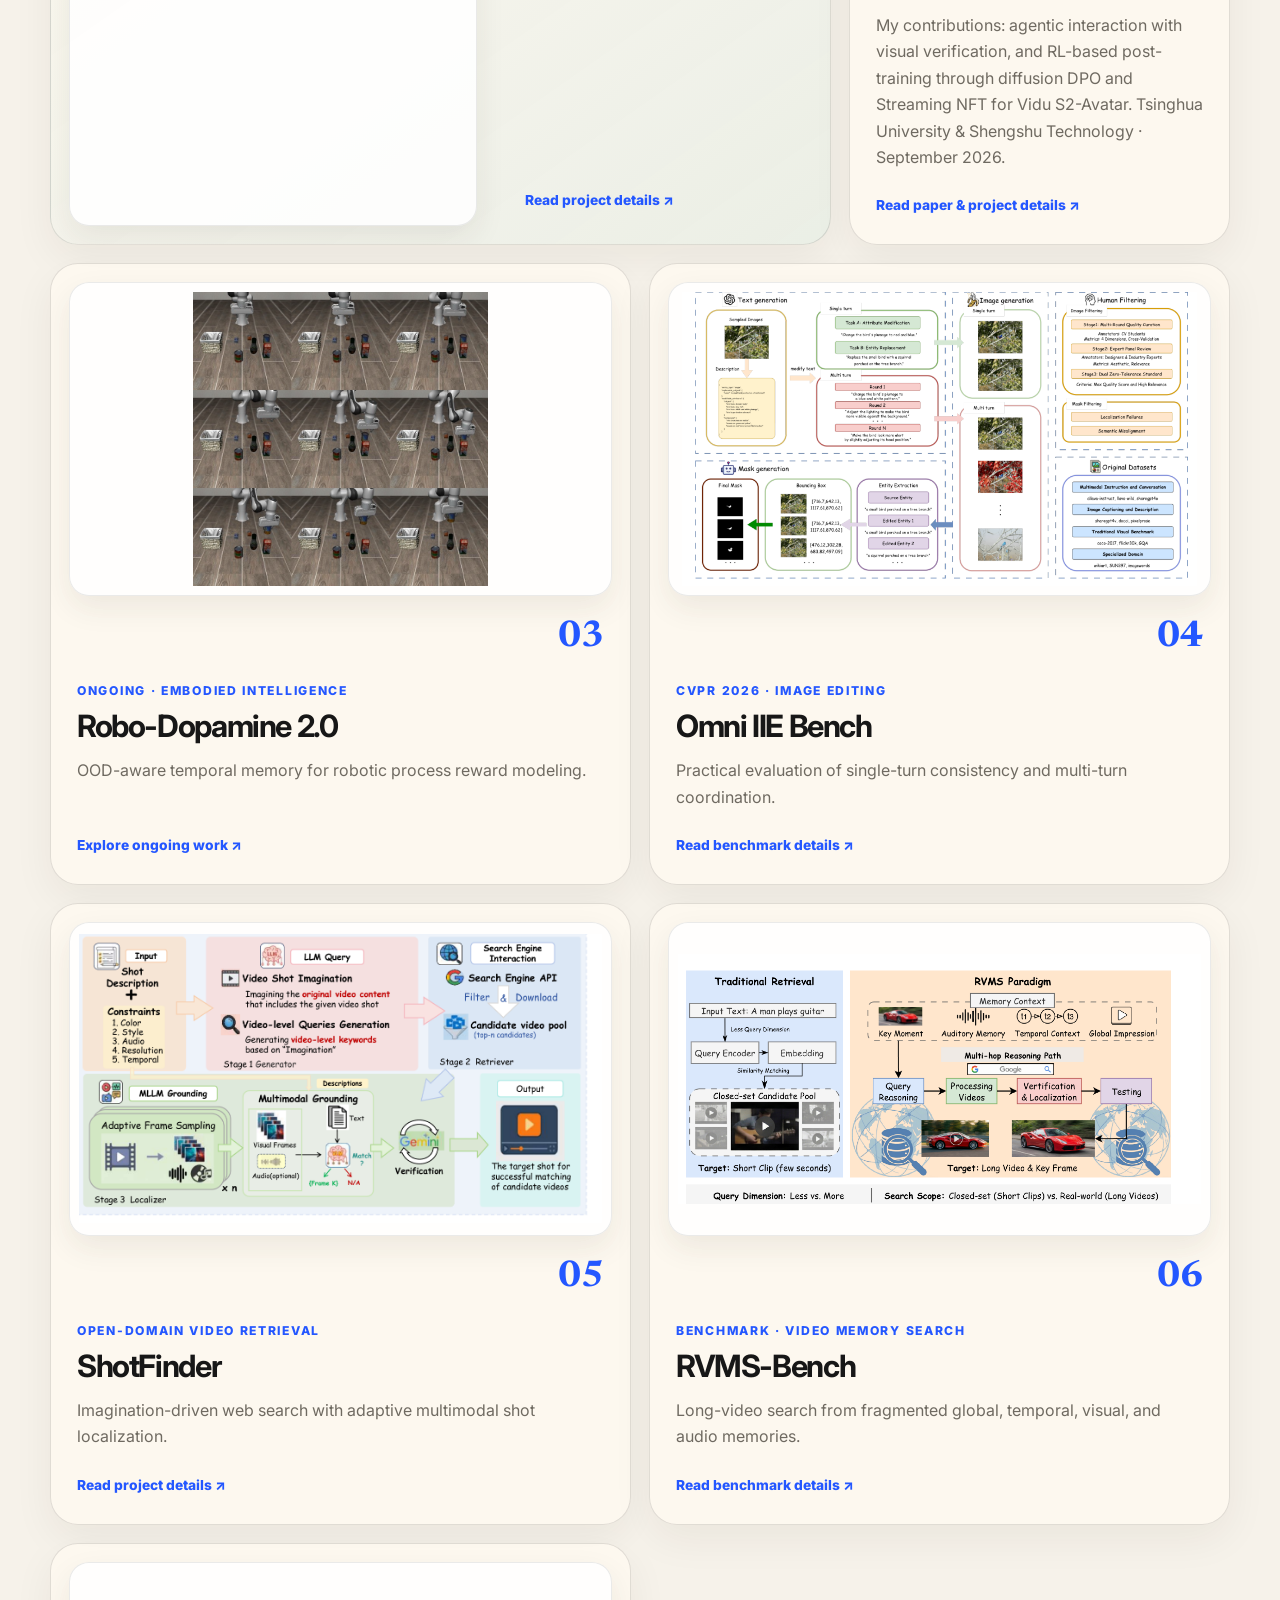
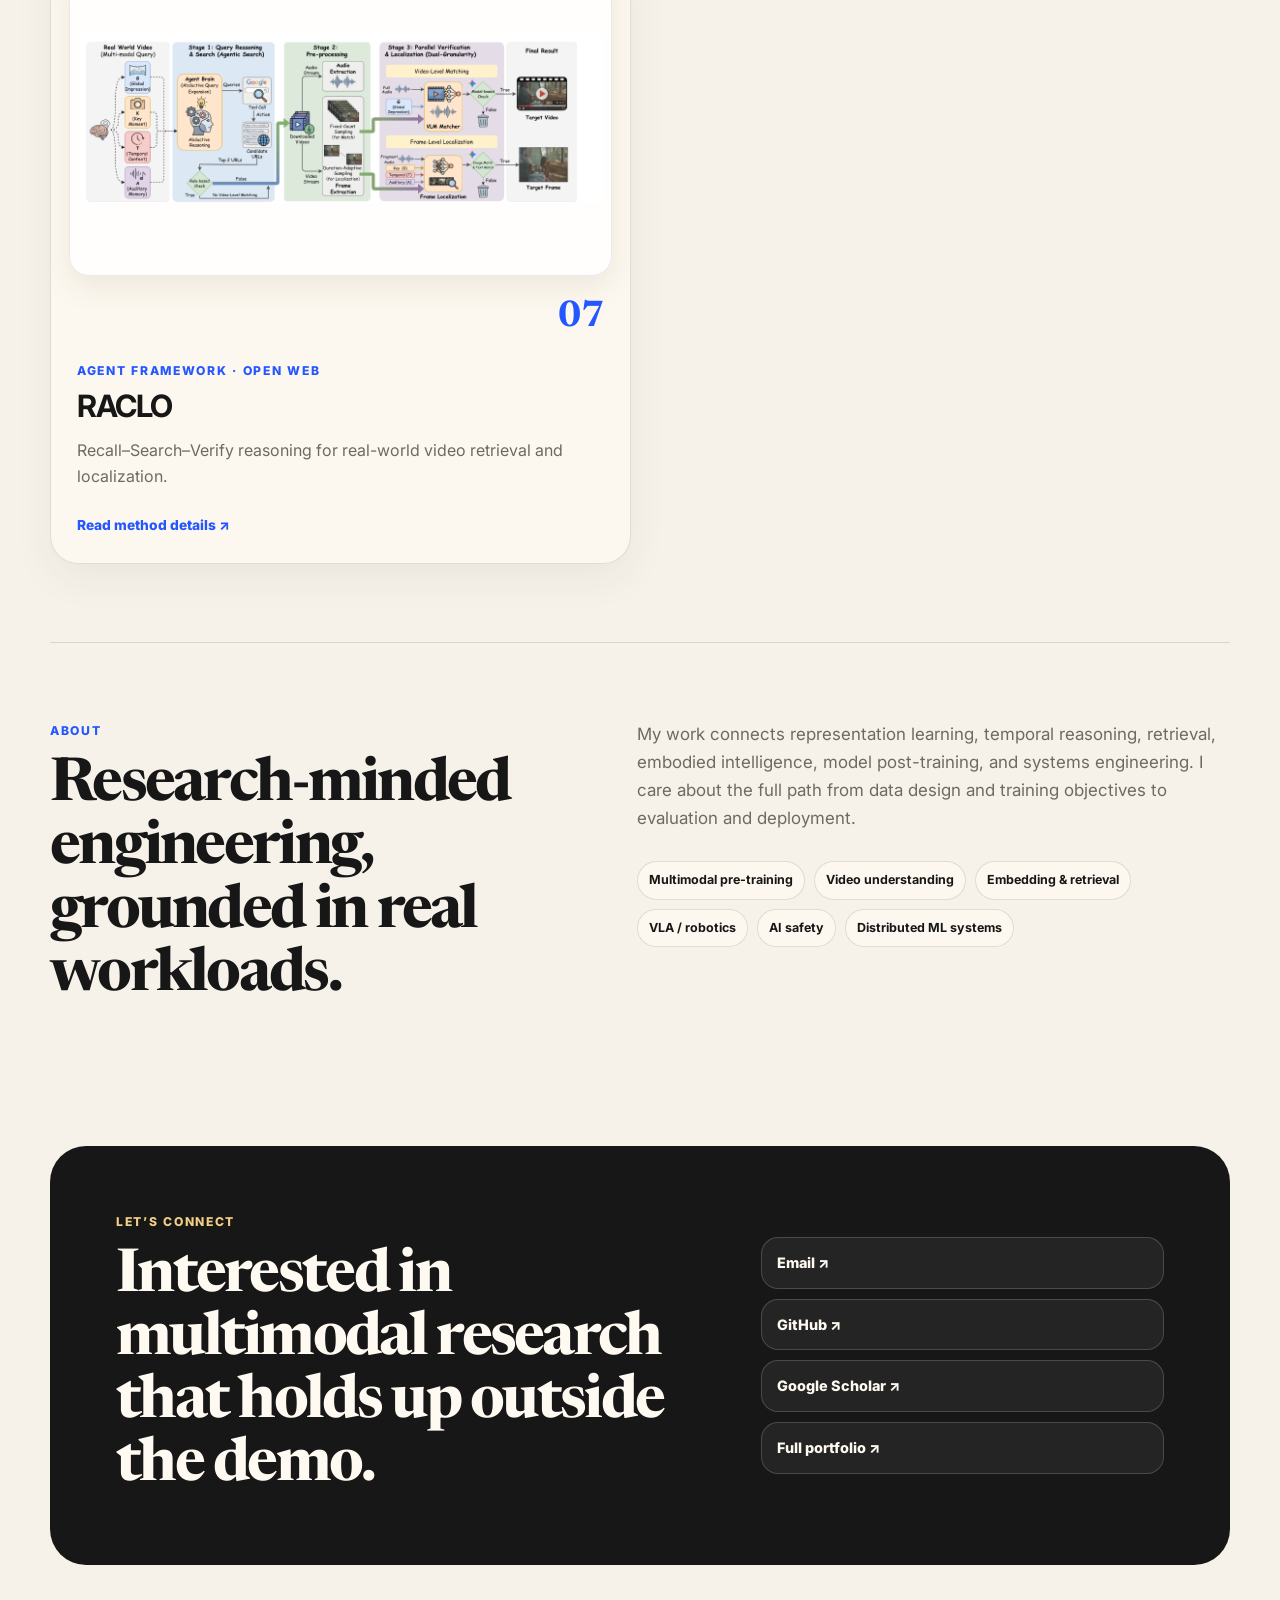
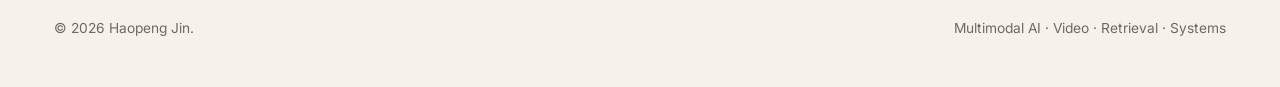
==== commit 7480a1e9: "Include Vidu S2 RL post-training contribution" ====
--- a/index.html
+++ b/index.html
@@ -194,8 +194,8 @@
                 <p class="card-kicker">arXiv:2609.11638 · Co-author</p>
                 <h3>Vidu S2</h3>
                 <p>
-                  My contribution: the Vidu S2-Avatar agentic system, connecting multimodal
-                  instructions, reference images, and generated-frame feedback.
+                  My contributions: agentic interaction with visual verification, and RL-based
+                  post-training through diffusion DPO and Streaming NFT for Vidu S2-Avatar.
                   Tsinghua University &amp; Shengshu Technology · September 2026.
                 </p>
                 <span class="card-action">Read paper &amp; project details ↗</span>
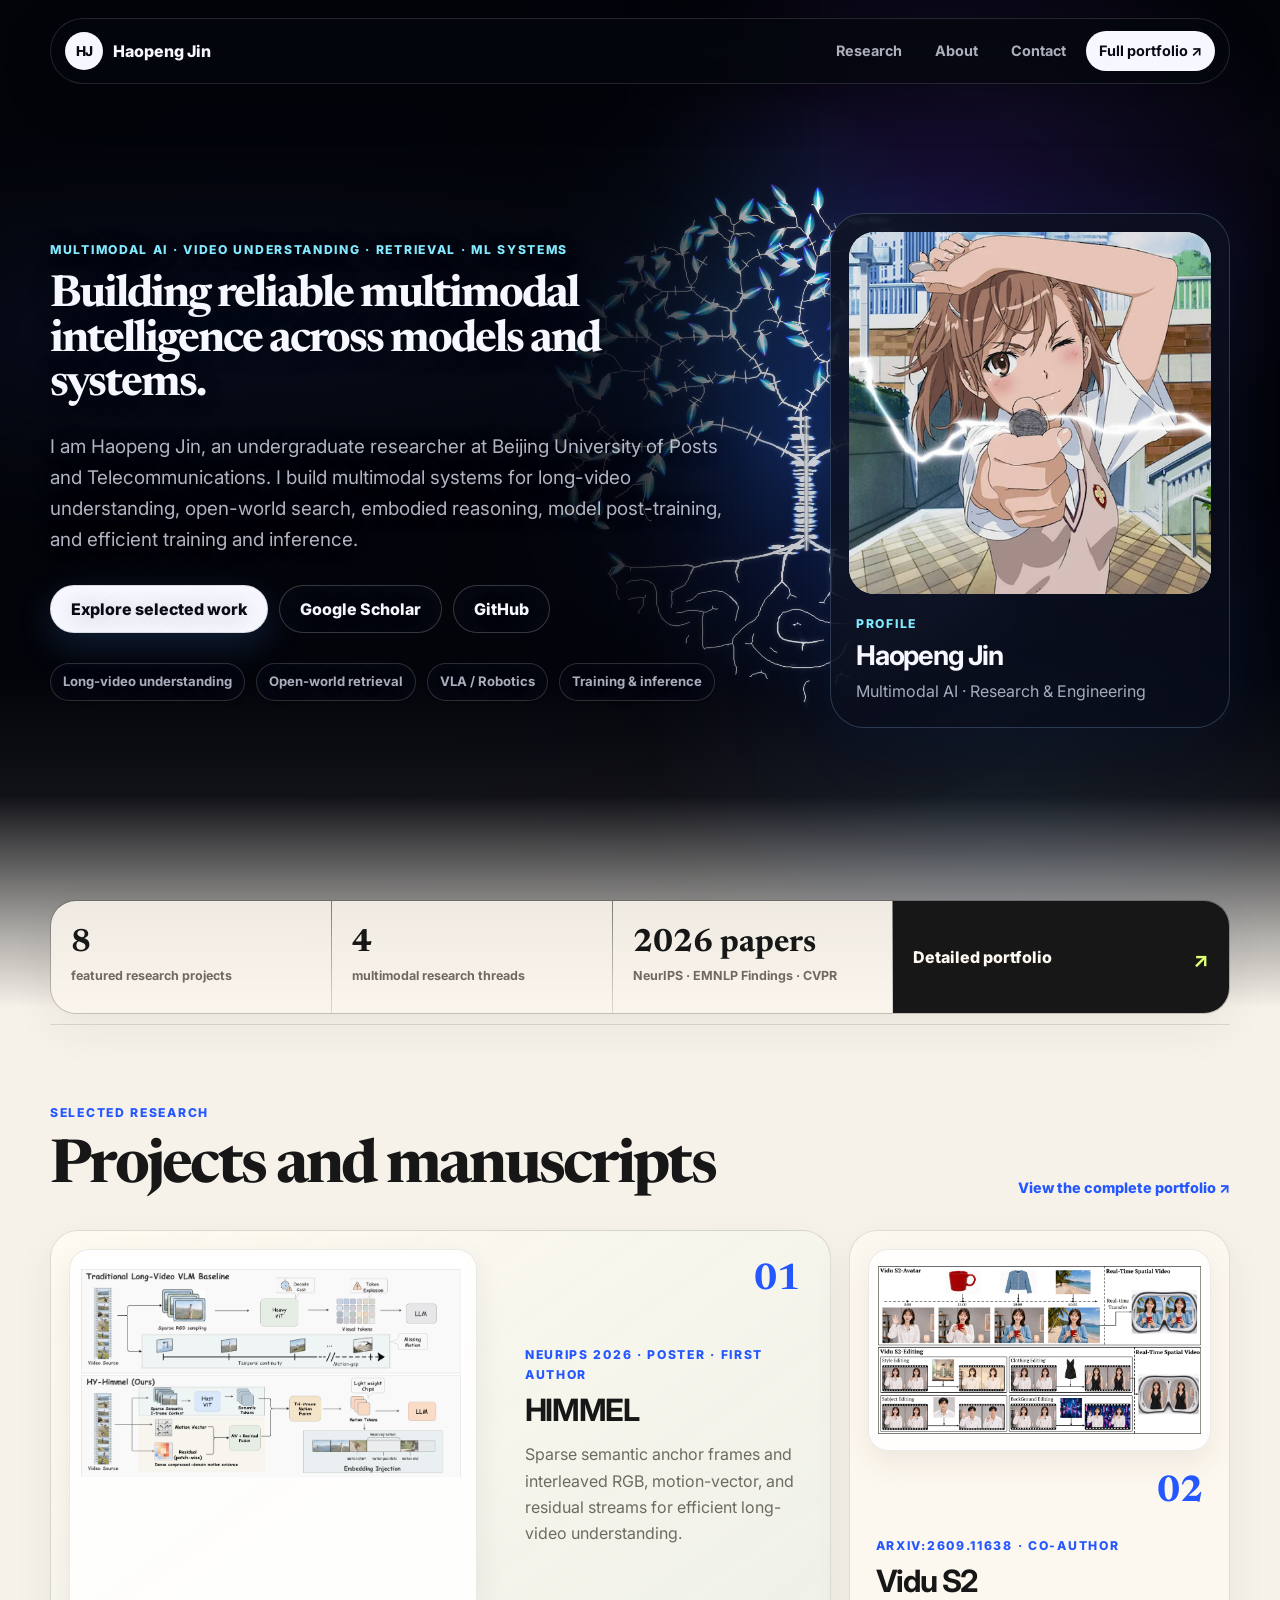
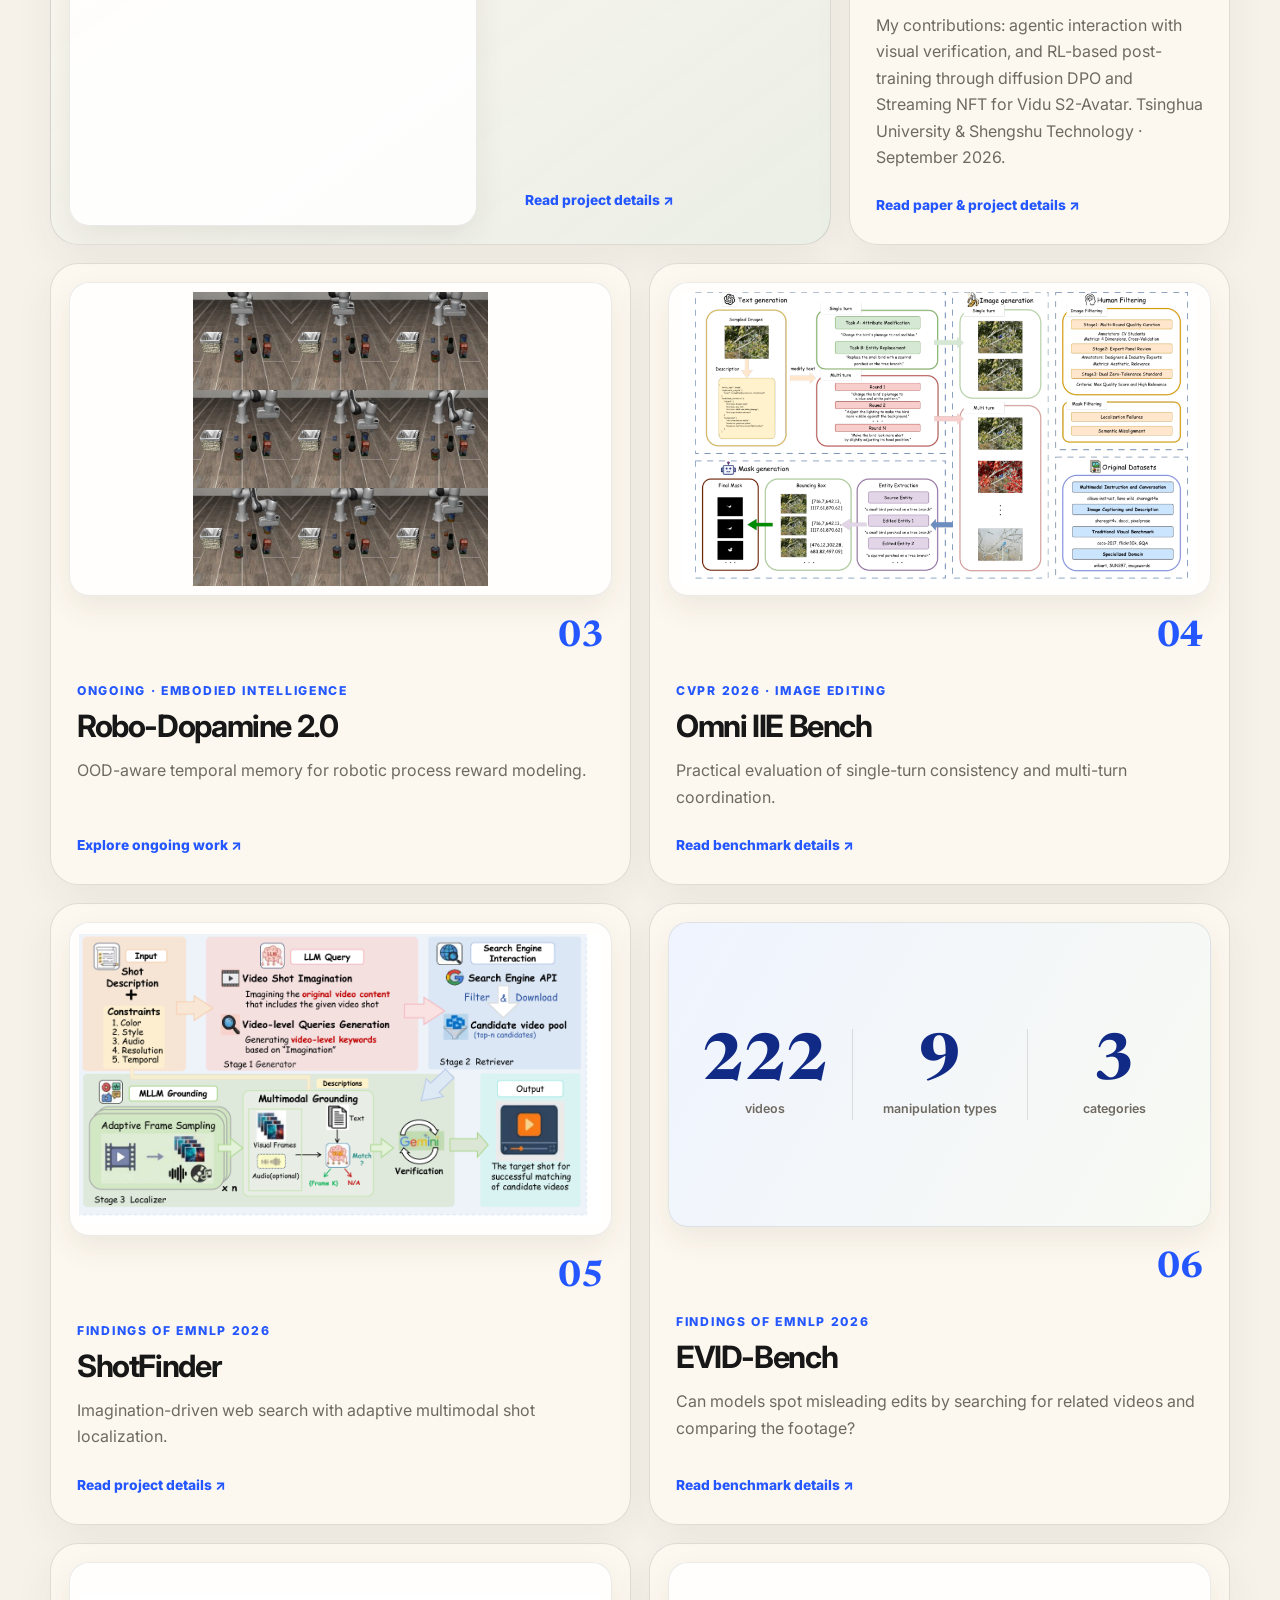
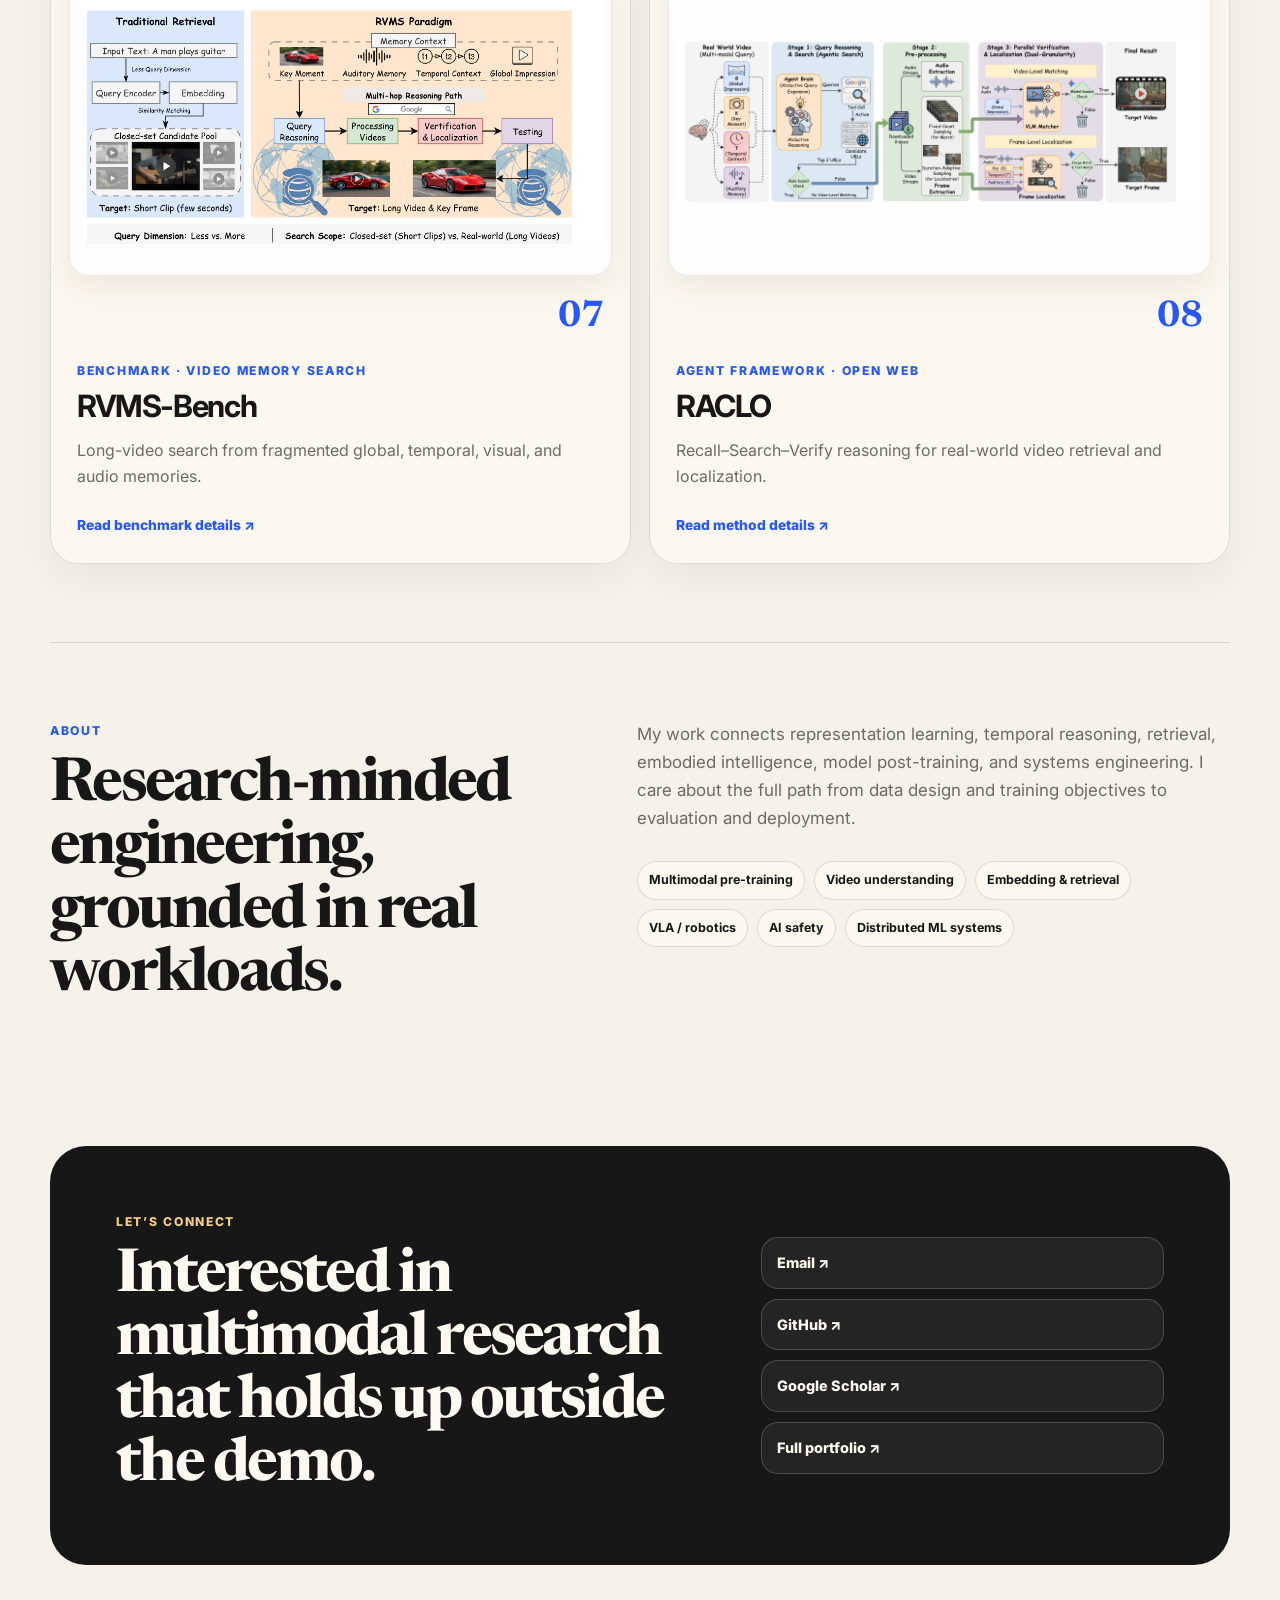
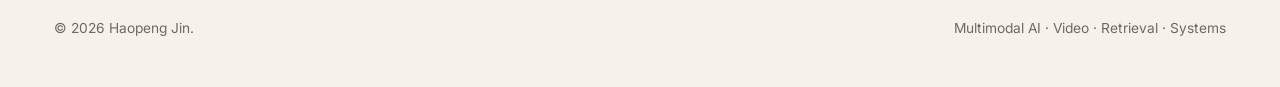
==== commit c0ce5480: "Update featured research with NeurIPS and EMNLP Findings publications" ====
--- a/index.html
+++ b/index.html
@@ -28,7 +28,7 @@
       href="https://fonts.googleapis.com/css2?family=Inter:wght@400;500;600;700;800&amp;family=Newsreader:opsz,wght@6..72,500;6..72,700&amp;display=swap"
       rel="stylesheet"
     />
-    <link rel="stylesheet" href="styles.css?v=20260809-tree-v5" />
+    <link rel="stylesheet" href="styles.css?v=20261125" />
   </head>
   <body>
     <a class="skip-link" href="#top">Skip to content</a>
@@ -129,9 +129,9 @@
         </section>
 
         <div class="metrics" aria-label="Portfolio summary">
-          <div><strong>7</strong><span>featured research projects</span></div>
+          <div><strong>8</strong><span>featured research projects</span></div>
           <div><strong>4</strong><span>multimodal research threads</span></div>
-          <div><strong>CVPR ’26</strong><span>and recent technical reports</span></div>
+          <div><strong>2026 papers</strong><span>NeurIPS · EMNLP Findings · CVPR</span></div>
           <a href="https://sunbeam23333.github.io/Jason.Kim/">
             Detailed portfolio <span aria-hidden="true">↗</span>
           </a>
@@ -156,7 +156,7 @@
               <div class="project-image">
                 <img
                   src="assets/project-figures/hy-himmel-figure1.png"
-                  alt="HY-Himmel semantic anchor and compressed-domain motion paths"
+                  alt="HIMMEL semantic anchor and compressed-domain motion paths"
                   width="1970"
                   height="1120"
                   loading="lazy"
@@ -165,8 +165,8 @@
               </div>
               <div class="project-copy">
                 <span class="project-number">01</span>
-                <p class="card-kicker">Technical report · First author</p>
-                <h3>HY-Himmel</h3>
+                <p class="card-kicker">NeurIPS 2026 · Poster · First author</p>
+                <h3>HIMMEL</h3>
                 <p>
                   Sparse semantic anchor frames and interleaved RGB, motion-vector, and residual
                   streams for efficient long-video understanding.
@@ -264,10 +264,28 @@
               </div>
               <div class="project-copy">
                 <span class="project-number">05</span>
-                <p class="card-kicker">Open-domain video retrieval</p>
+                <p class="card-kicker">Findings of EMNLP 2026</p>
                 <h3>ShotFinder</h3>
                 <p>Imagination-driven web search with adaptive multimodal shot localization.</p>
                 <span class="card-action">Read project details ↗</span>
+              </div>
+            </a>
+
+            <a
+              class="project-card"
+              href="https://sunbeam23333.github.io/Jason.Kim/pages/evid-bench.html"
+            >
+              <div class="project-image evid-stats">
+                <div><strong>222</strong><span>videos</span></div>
+                <div><strong>9</strong><span>manipulation types</span></div>
+                <div><strong>3</strong><span>categories</span></div>
+              </div>
+              <div class="project-copy">
+                <span class="project-number">06</span>
+                <p class="card-kicker">Findings of EMNLP 2026</p>
+                <h3>EVID-Bench</h3>
+                <p>Can models spot misleading edits by searching for related videos and comparing the footage?</p>
+                <span class="card-action">Read benchmark details ↗</span>
               </div>
             </a>
 
@@ -286,7 +304,7 @@
                 />
               </div>
               <div class="project-copy">
-                <span class="project-number">06</span>
+                <span class="project-number">07</span>
                 <p class="card-kicker">Benchmark · Video memory search</p>
                 <h3>RVMS-Bench</h3>
                 <p>Long-video search from fragmented global, temporal, visual, and audio memories.</p>
@@ -309,7 +327,7 @@
                 />
               </div>
               <div class="project-copy">
-                <span class="project-number">07</span>
+                <span class="project-number">08</span>
                 <p class="card-kicker">Agent framework · Open web</p>
                 <h3>RACLO</h3>
                 <p>Recall–Search–Verify reasoning for real-world video retrieval and localization.</p>
--- a/styles.css
+++ b/styles.css
@@ -631,6 +631,36 @@
   padding: 4% 0;
 }
 
+.evid-stats {
+  display: grid;
+  grid-template-columns: repeat(3, minmax(0, 1fr));
+  align-items: center;
+  aspect-ratio: 16 / 9;
+  background: linear-gradient(120deg, #eff4ff, #f8faf2);
+  text-align: center;
+}
+
+.evid-stats > div + div {
+  border-left: 1px solid var(--line);
+}
+
+.evid-stats strong,
+.evid-stats span {
+  display: block;
+}
+
+.evid-stats strong {
+  color: var(--accent-dark);
+  font: 700 clamp(2rem, 5vw, 4rem) / 1.1 Newsreader, Georgia, serif;
+}
+
+.evid-stats span {
+  padding: 0 4px;
+  color: var(--muted);
+  font-size: 0.78rem;
+  font-weight: 600;
+}
+
 .project-copy {
   display: flex;
   flex: 1;
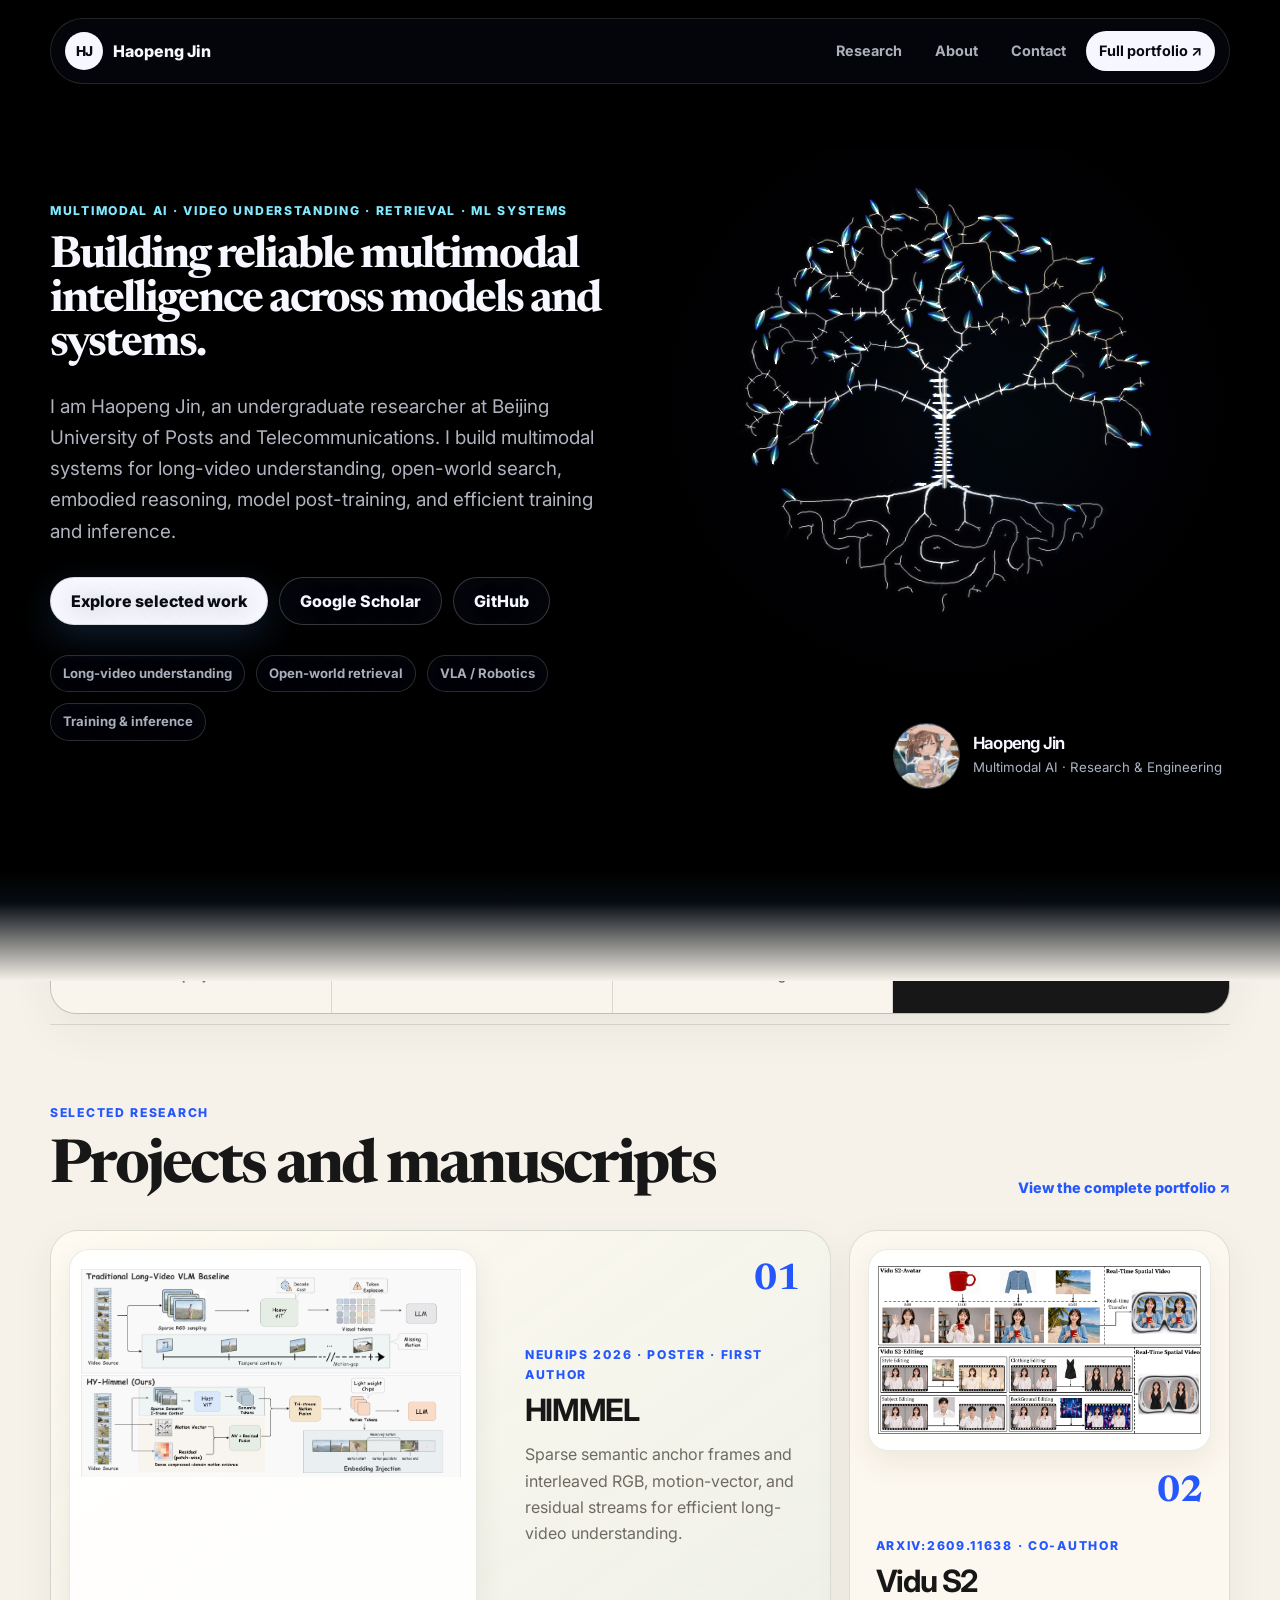
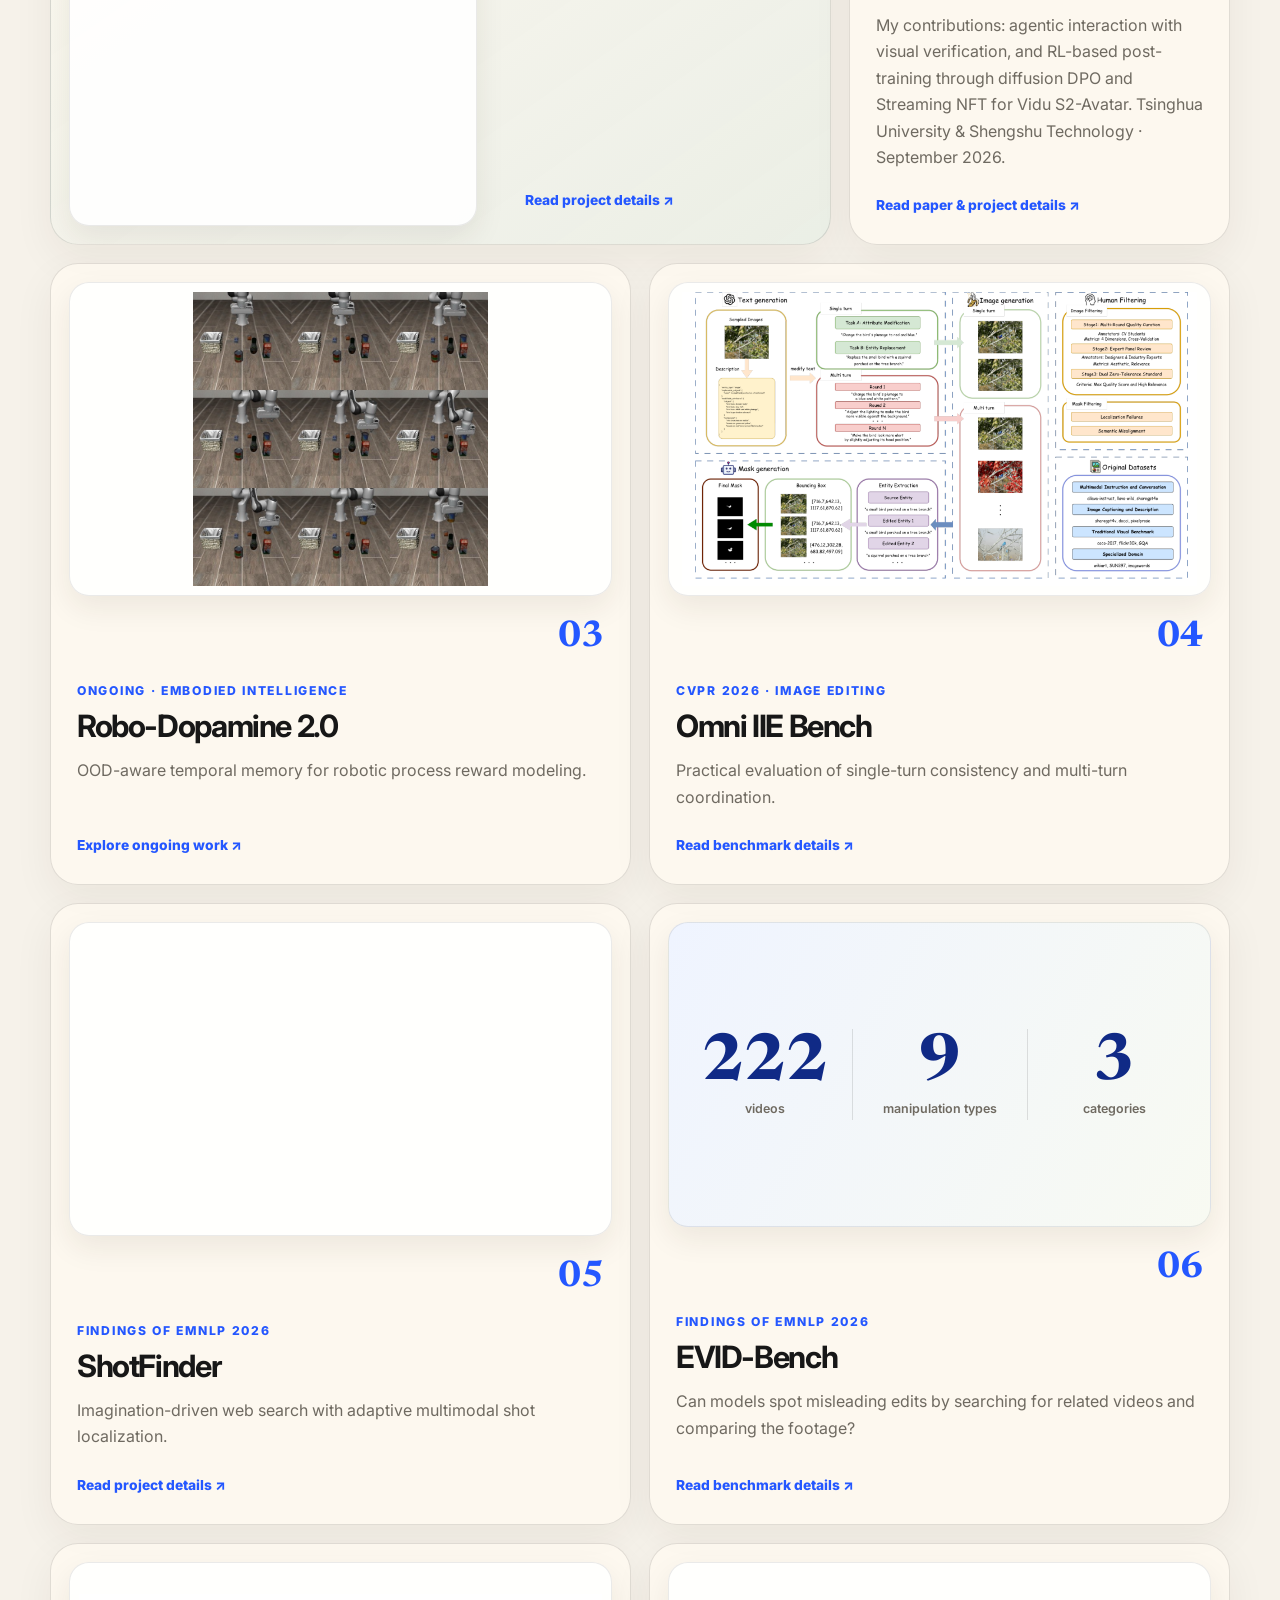
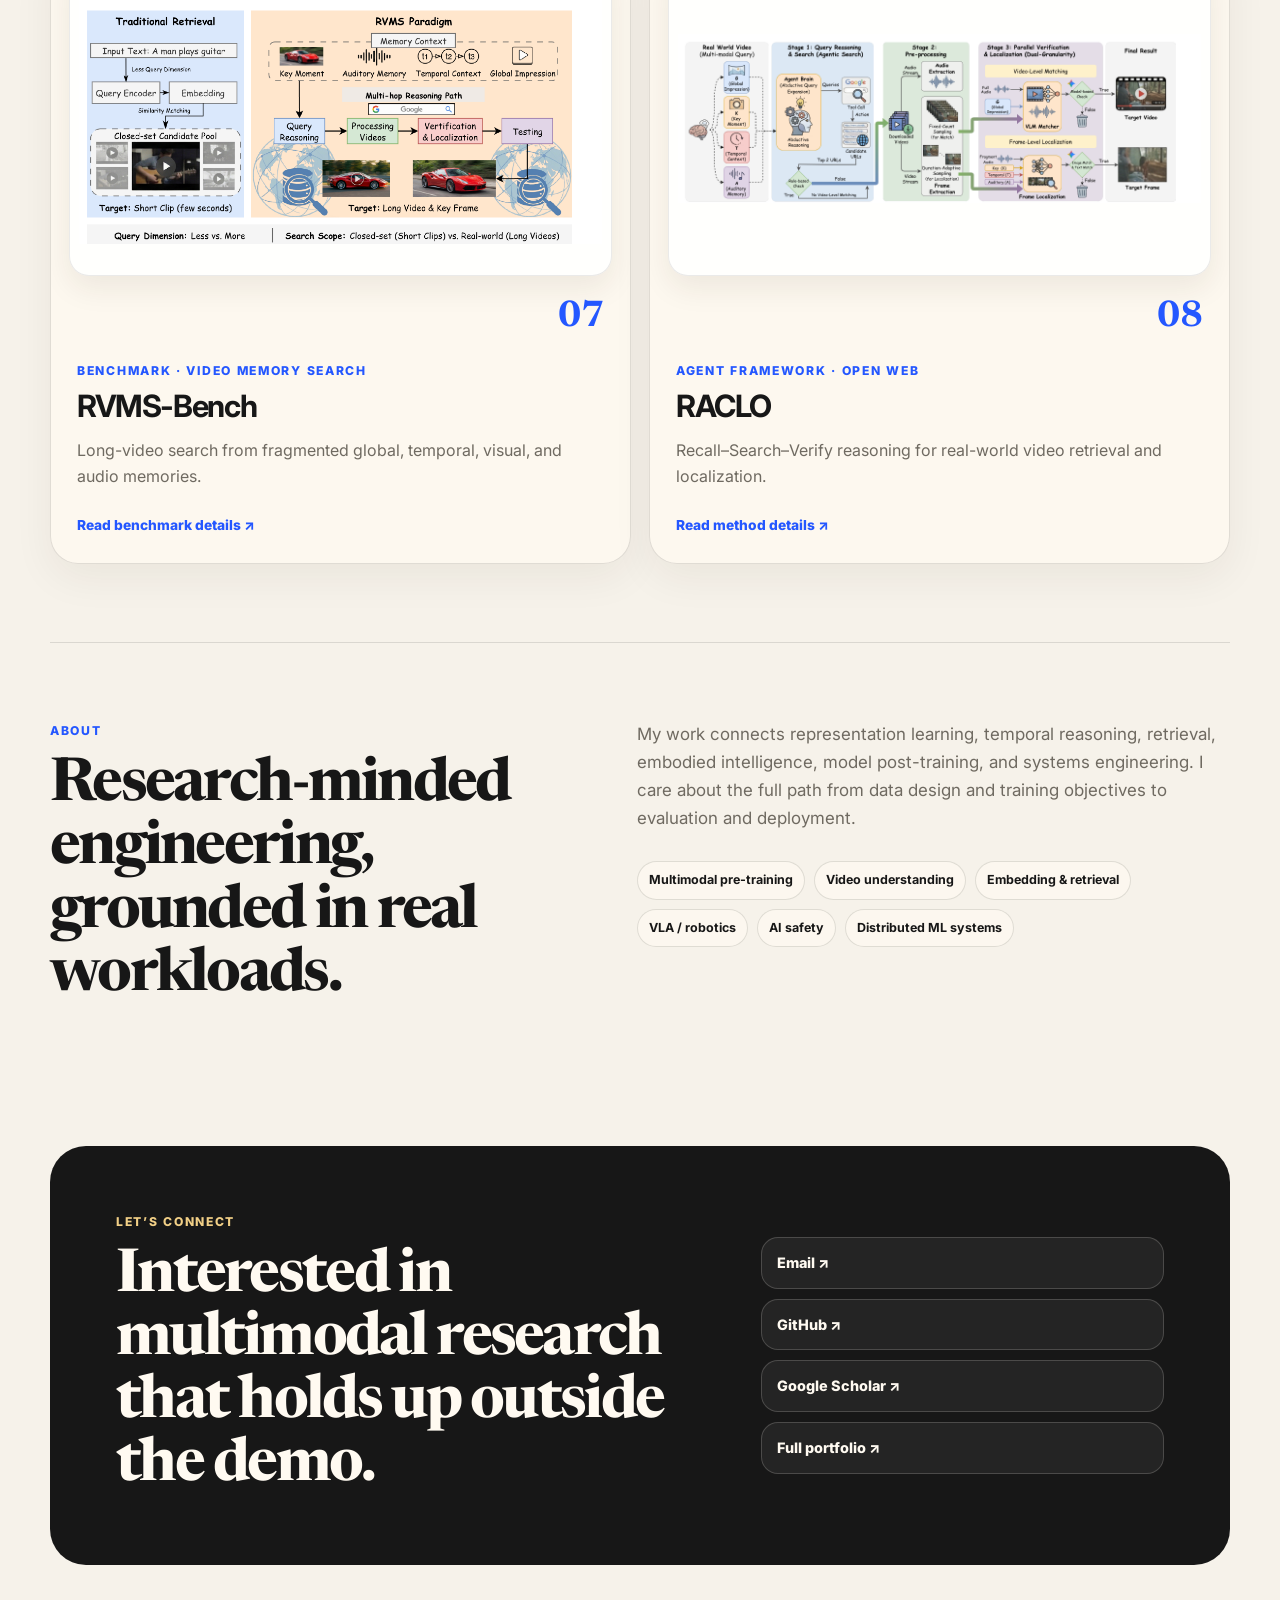
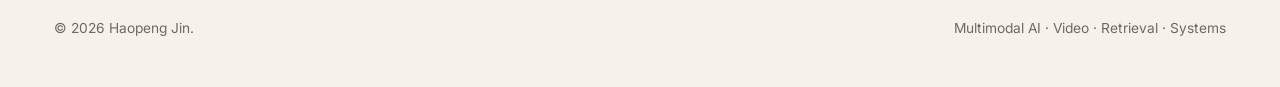
==== commit d3b3ad2d: "Retarget Seed light and reflection onto the animated Cassel tree" ====
--- a/index.html
+++ b/index.html
@@ -28,23 +28,10 @@
       href="https://fonts.googleapis.com/css2?family=Inter:wght@400;500;600;700;800&amp;family=Newsreader:opsz,wght@6..72,500;6..72,700&amp;display=swap"
       rel="stylesheet"
     />
-    <link rel="stylesheet" href="styles.css?v=20261125" />
+    <link rel="stylesheet" href="styles.css?v=20261126-optics" />
   </head>
   <body>
     <a class="skip-link" href="#top">Skip to content</a>
-
-    <div class="aurora-bg" aria-hidden="true">
-      <div class="aurora-fallback"></div>
-      <canvas
-        id="aurora-canvas"
-        class="aurora-canvas"
-        data-tree-aurora
-        data-tree-mode="hero"
-        data-tree-mask="assets/cassel-tree-flow-mask.png?v=20260809-tree-v3"
-        data-tree-source-mask="assets/cassel-tree-mask.png?v=20260809-tree-v3"
-        data-tree-veins="assets/cassel-tree-veins.png?v=20260809-tree-v3"
-      ></canvas>
-    </div>
 
     <div class="site-shell">
       <header class="nav">
@@ -109,23 +96,37 @@
             </div>
           </div>
 
-          <aside class="profile-card" aria-label="Profile">
-            <div class="avatar-wrap">
-              <img
-                src="assets/misaka-mikoto-avatar.png"
-                alt="Misaka Mikoto character avatar"
-                width="620"
-                height="538"
-                fetchpriority="high"
-                decoding="async"
-              />
-            </div>
-            <div class="profile-card-copy">
-              <p class="card-kicker">Profile</p>
-              <h2>Haopeng Jin</h2>
-              <p>Multimodal AI · Research &amp; Engineering</p>
-            </div>
-          </aside>
+          <div class="hero-visual">
+            <a class="aurora-bg" href="tree-aurora-wallpaper.html" aria-label="Open the animated Cassel tree wallpaper">
+              <div class="aurora-fallback" aria-hidden="true"></div>
+              <canvas
+                id="aurora-canvas"
+                class="aurora-canvas"
+                data-tree-aurora
+                data-tree-mode="hero"
+                data-tree-mask="assets/cassel-tree-flow-mask.png?v=20260809-tree-v3"
+                data-tree-source-mask="assets/cassel-tree-mask.png?v=20260809-tree-v3"
+                data-tree-veins="assets/cassel-tree-veins.png?v=20260809-tree-v3"
+                aria-hidden="true"
+              ></canvas>
+            </a>
+            <aside class="profile-card" aria-label="Profile">
+              <div class="avatar-wrap">
+                <img
+                  src="assets/misaka-mikoto-avatar.png"
+                  alt="Misaka Mikoto character avatar"
+                  width="620"
+                  height="538"
+                  fetchpriority="high"
+                  decoding="async"
+                />
+              </div>
+              <div class="profile-card-copy">
+                <h2>Haopeng Jin</h2>
+                <p>Multimodal AI · Research &amp; Engineering</p>
+              </div>
+            </aside>
+          </div>
         </section>
 
         <div class="metrics" aria-label="Portfolio summary">
@@ -385,7 +386,7 @@
       </footer>
     </div>
 
-    <script src="tree-aurora.js?v=20260812-tree-v8"></script>
+    <script src="tree-aurora.js?v=20261126-optics"></script>
     <script src="script.js?v=20260809-tree-v2"></script>
   </body>
 </html>
--- a/styles.css
+++ b/styles.css
@@ -77,85 +77,37 @@
   margin: 0 auto;
 }
 
+.hero-visual {
+  display: grid;
+  align-content: center;
+  justify-items: end;
+  min-width: 0;
+}
+
 .aurora-bg {
-  position: absolute;
-  inset: 0 0 auto;
-  z-index: 0;
-  height: clamp(860px, 112svh, 1080px);
-  overflow: hidden;
-  pointer-events: none;
-  background: #03040a;
+  position: relative;
+  display: block;
+  width: 100%;
+  aspect-ratio: 1 / 1;
   isolation: isolate;
-}
-
-.aurora-bg::before {
-  position: absolute;
-  inset: 0;
-  z-index: 2;
-  background:
-    linear-gradient(90deg, rgba(3, 4, 10, 0.99) 0%, rgba(3, 4, 10, 0.94) 38%, rgba(3, 4, 10, 0.76) 50%, rgba(3, 4, 10, 0.34) 58%, transparent 64%),
-    radial-gradient(circle at 16% 34%, rgba(18, 26, 48, 0.72), transparent 37rem);
-  content: "";
-}
-
-.aurora-bg::after {
-  position: absolute;
-  inset: 0;
-  z-index: 3;
-  background:
-    radial-gradient(circle at 78% 70%, rgba(107, 173, 255, 0.1), transparent 22rem),
-    linear-gradient(to bottom, transparent 67%, rgba(246, 242, 234, 0.06) 79%, rgba(246, 242, 234, 0.72) 93%, var(--bg) 100%);
-  content: "";
-}
-
+  background: #000;
+}
+
+.aurora-canvas,
 .aurora-fallback {
   position: absolute;
   inset: 0;
-  z-index: 0;
-  background:
-    radial-gradient(ellipse at 61% 45%, rgba(47, 96, 255, 0.26), transparent 32%),
-    radial-gradient(ellipse at 57% 31%, rgba(35, 218, 255, 0.14), transparent 24%),
-    radial-gradient(ellipse at 74% 22%, rgba(129, 73, 255, 0.18), transparent 28%),
-    #03040a;
-}
-
-.aurora-fallback::before,
-.aurora-fallback::after {
-  position: absolute;
-  top: 45%;
-  left: 63%;
-  width: min(42vw, 620px);
-  aspect-ratio: 1;
-  content: "";
-  transform: translate(-50%, -50%);
-  transition: opacity 400ms ease;
-}
-
-.aurora-fallback::before {
-  display: none;
-}
-
-.aurora-fallback::after {
-  background: linear-gradient(150deg, #aeb9cb 2%, #eef5ff 28%, #fffefa 50%, #ffe9bf 72%, #f8fbff 100%);
-  filter: drop-shadow(0 0 4px rgba(242, 248, 255, 0.48)) drop-shadow(0 0 11px rgba(255, 235, 204, 0.18));
-  mask: url("assets/cassel-tree-veins.png?v=20260809-tree-v3") center / contain no-repeat;
-  opacity: 0.94;
-  -webkit-mask: url("assets/cassel-tree-veins.png?v=20260809-tree-v3") center / contain no-repeat;
-}
-
-.aurora-bg.aurora-ready .aurora-fallback::after {
-  opacity: 0.035;
-}
-
-.aurora-canvas {
-  position: absolute;
-  inset: 0;
-  z-index: 1;
   display: block;
   width: 100%;
   height: 100%;
-  opacity: 0.98;
-  filter: saturate(1.1) contrast(1.08);
+}
+
+.aurora-fallback {
+  background: url("assets/cassel-seed-optics.webp") center / contain no-repeat;
+}
+
+.aurora-bg.aurora-ready .aurora-fallback {
+  visibility: hidden;
 }
 
 .nav {
@@ -248,9 +200,10 @@
 .hero {
   position: relative;
   display: grid;
-  grid-template-columns: minmax(0, 1.15fr) minmax(340px, 0.72fr);
+  grid-template-columns: minmax(0, 1fr) minmax(320px, 1fr);
   align-items: center;
-  gap: clamp(42px, 6vw, 74px);
+  gap: clamp(12px, 3vw, 48px);
+  isolation: isolate;
   min-height: calc(100vh - 150px);
   padding-top: 18px;
   color: #f7f8ff;
@@ -258,13 +211,11 @@
 
 .hero::before {
   position: absolute;
-  inset: 2% -10% auto;
+  inset: -170px calc(50% - 50vw) -105px;
   z-index: -1;
-  height: 60%;
-  background: radial-gradient(ellipse at 18% 42%, rgba(66, 119, 255, 0.12), transparent 48%);
+  background: linear-gradient(to bottom, #000 calc(100% - 110px), #070b12 calc(100% - 78px), var(--bg));
   content: "";
-  filter: blur(42px);
-  opacity: 0.58;
+  pointer-events: none;
 }
 
 .hero > * {
@@ -419,21 +370,19 @@
 }
 
 .profile-card {
-  width: min(100%, 400px);
-  justify-self: end;
-  padding: 18px;
-  border: 1px solid rgba(163, 211, 255, 0.22);
-  border-radius: 34px;
-  background: linear-gradient(160deg, rgba(13, 17, 34, 0.9), rgba(8, 12, 26, 0.66));
-  box-shadow: 0 28px 90px rgba(0, 0, 0, 0.38), 0 0 70px rgba(54, 107, 255, 0.12);
-  backdrop-filter: blur(18px);
+  display: flex;
+  align-items: center;
+  gap: 13px;
+  padding: 4px 8px;
+  color: #f7f8ff;
 }
 
 .avatar-wrap {
+  width: clamp(56px, 5.2vw, 76px);
+  aspect-ratio: 1;
   overflow: hidden;
-  aspect-ratio: 1 / 1;
-  border-radius: 26px;
-  background: var(--sage);
+  border-radius: 50%;
+  border: 1px solid #3b424c;
 }
 
 .avatar-wrap img {
@@ -444,27 +393,15 @@
   object-position: center 38%;
 }
 
-.profile-card-copy {
-  padding: 20px 7px 5px;
-}
-
-.profile-card-copy .card-kicker {
-  margin-bottom: 8px;
-}
-
 .profile-card-copy h2 {
-  font-family: Inter, sans-serif;
-  font-size: 1.7rem;
-  color: #f7f8ff;
-}
-
-.profile-card-copy > p:last-child {
-  margin: 7px 0 0;
-  color: rgba(232, 239, 255, 0.7);
-}
-
-.profile-card .card-kicker {
-  color: #82eaff;
+  margin: 0;
+  font: 650 1.05rem / 1.3 Inter, sans-serif;
+}
+
+.profile-card-copy p {
+  margin: 2px 0 0;
+  color: #aab3c4;
+  font-size: 0.83rem;
 }
 
 .metrics {
@@ -791,34 +728,9 @@
 }
 
 @media (max-width: 1000px) {
-  .aurora-bg {
-    height: 1510px;
-  }
-
-  .aurora-canvas {
-    bottom: auto;
-    height: 1000px;
-  }
-
   .hero {
-    grid-template-columns: 1fr;
-    min-height: auto;
-  }
-
-  .hero-copy {
-    max-width: 850px;
-  }
-
-  .profile-card {
-    width: min(100%, 400px);
-    justify-self: start;
-  }
-
-  .aurora-fallback::before,
-  .aurora-fallback::after {
-    top: 23%;
-    left: 62%;
-    width: min(72vw, 540px);
+    grid-template-columns: minmax(0, 1fr) minmax(265px, 0.9fr);
+    gap: 12px;
   }
 
   .metrics {
@@ -840,19 +752,21 @@
 }
 
 @media (max-width: 720px) {
-  .aurora-bg {
-    height: 1490px;
-  }
-
-  .aurora-canvas {
-    height: 900px;
-  }
-
-  .aurora-fallback::before,
-  .aurora-fallback::after {
-    top: 23.5%;
-    left: 50%;
-    width: 88vw;
+  .hero {
+    grid-template-columns: 1fr;
+    gap: 12px;
+  }
+
+  .hero-copy { display: contents; }
+  .hero h1 { order: 1; }
+  .hero .hero-text { order: 3; margin-top: 1rem; }
+  .hero-actions { order: 4; }
+  .signal-row { order: 5; }
+
+  .hero-visual {
+    order: 2;
+    width: min(100%, 490px);
+    justify-self: center;
   }
 
   .site-shell {
@@ -914,12 +828,7 @@
   }
 
   .profile-card {
-    padding: 12px;
-    border-radius: 27px;
-  }
-
-  .avatar-wrap {
-    border-radius: 20px;
+    padding-inline: 2px;
   }
 
   .metrics,
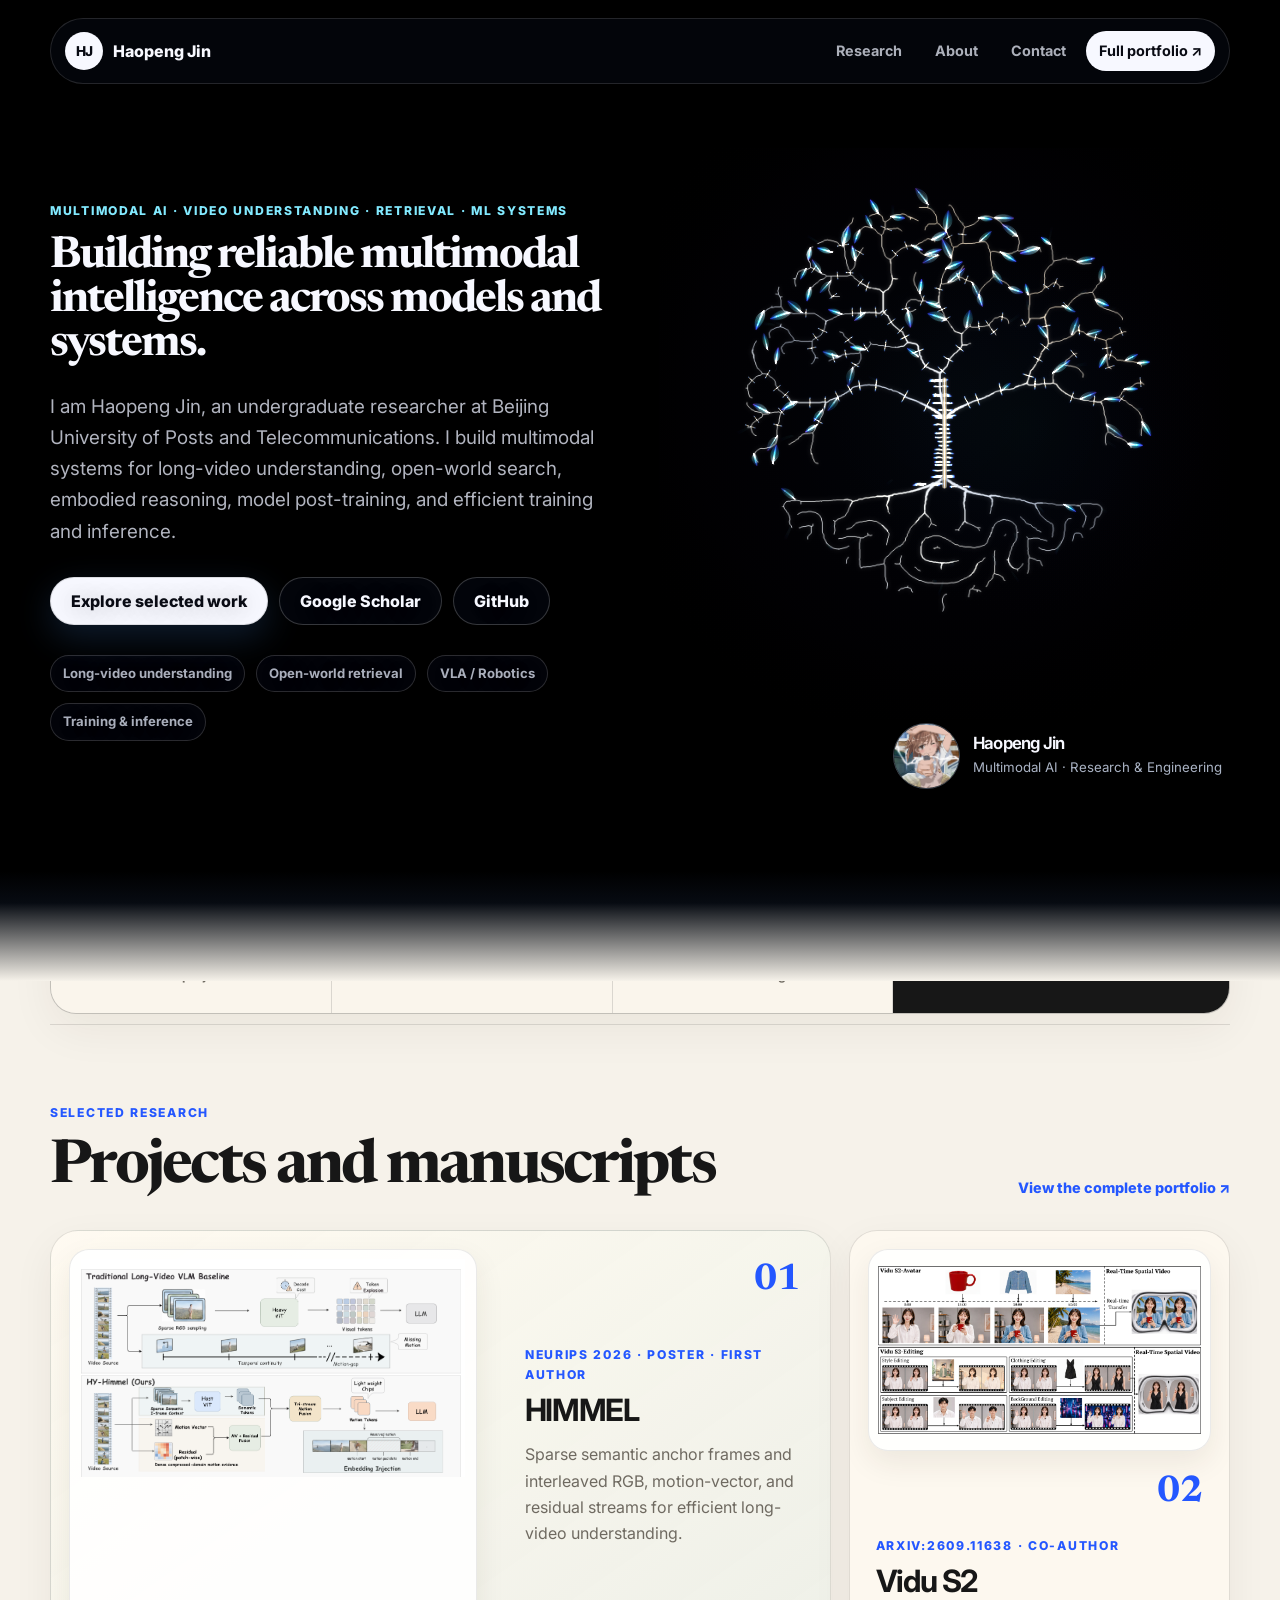
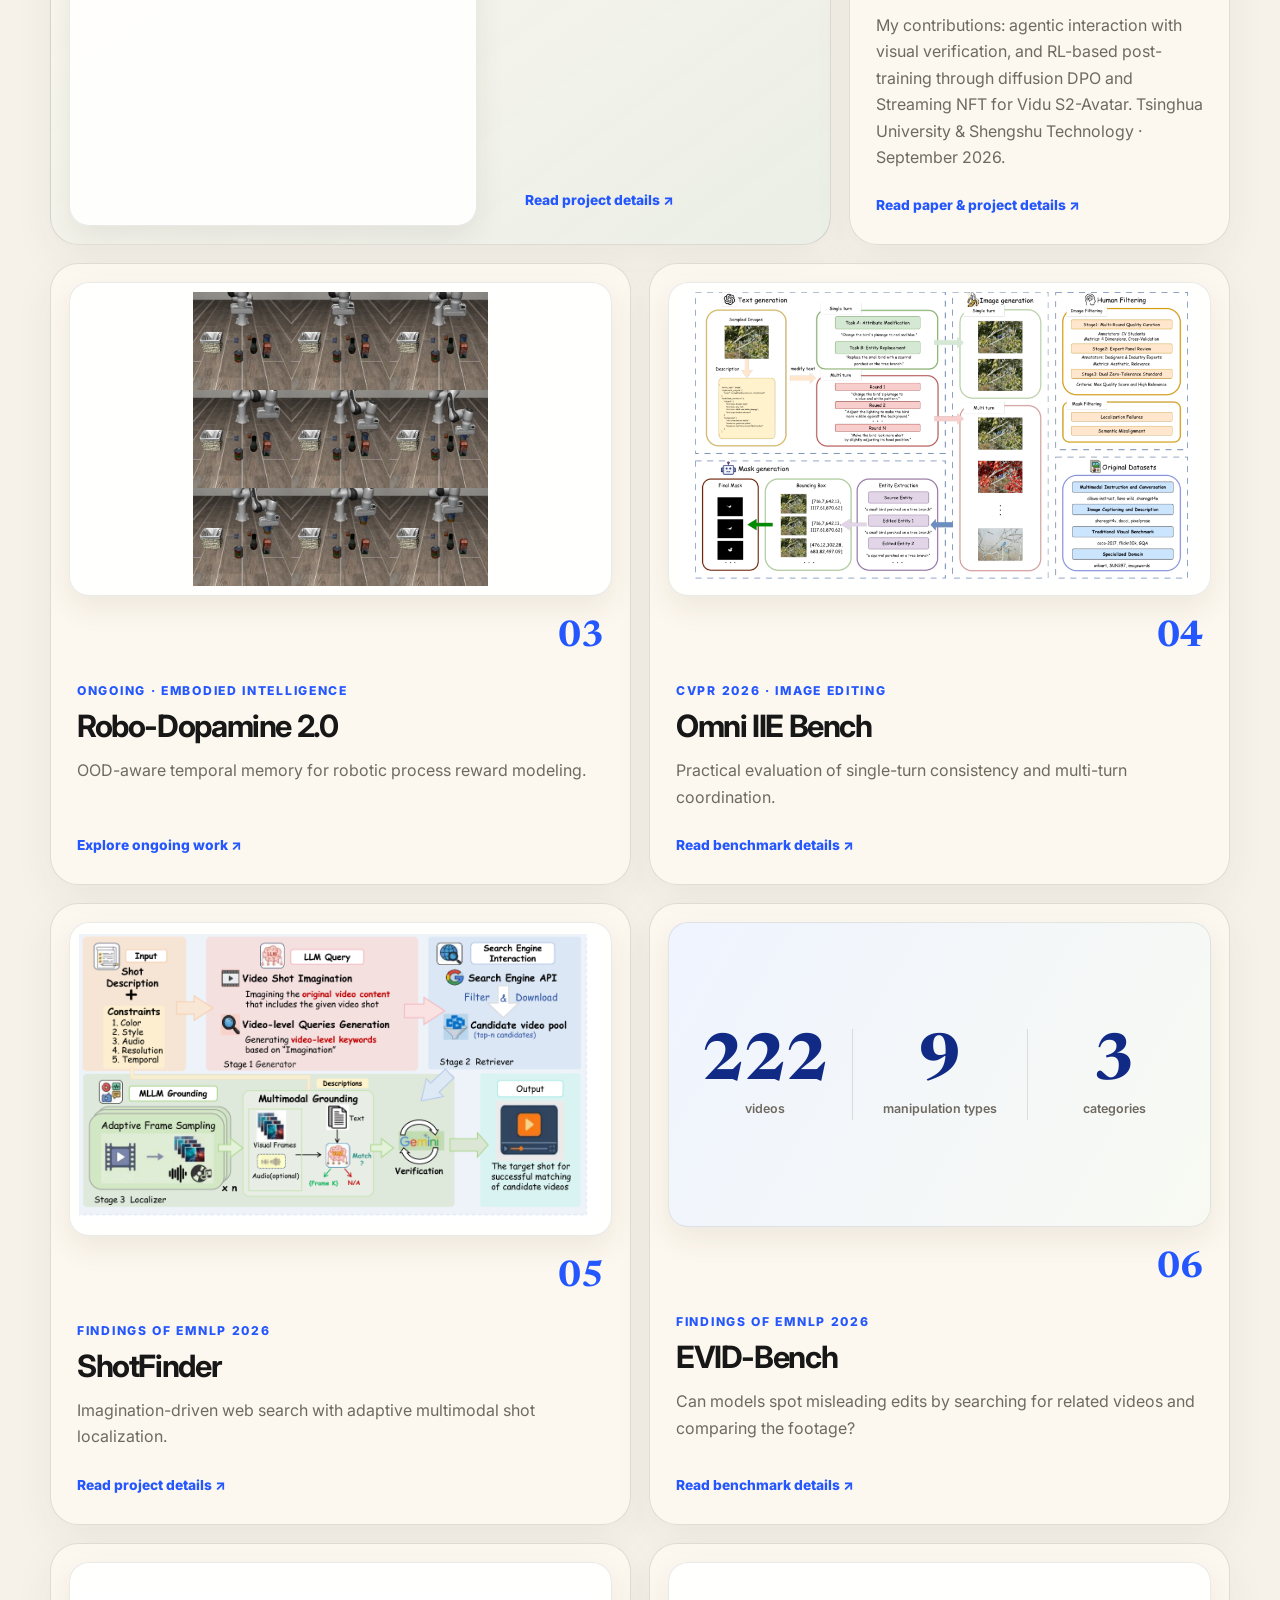
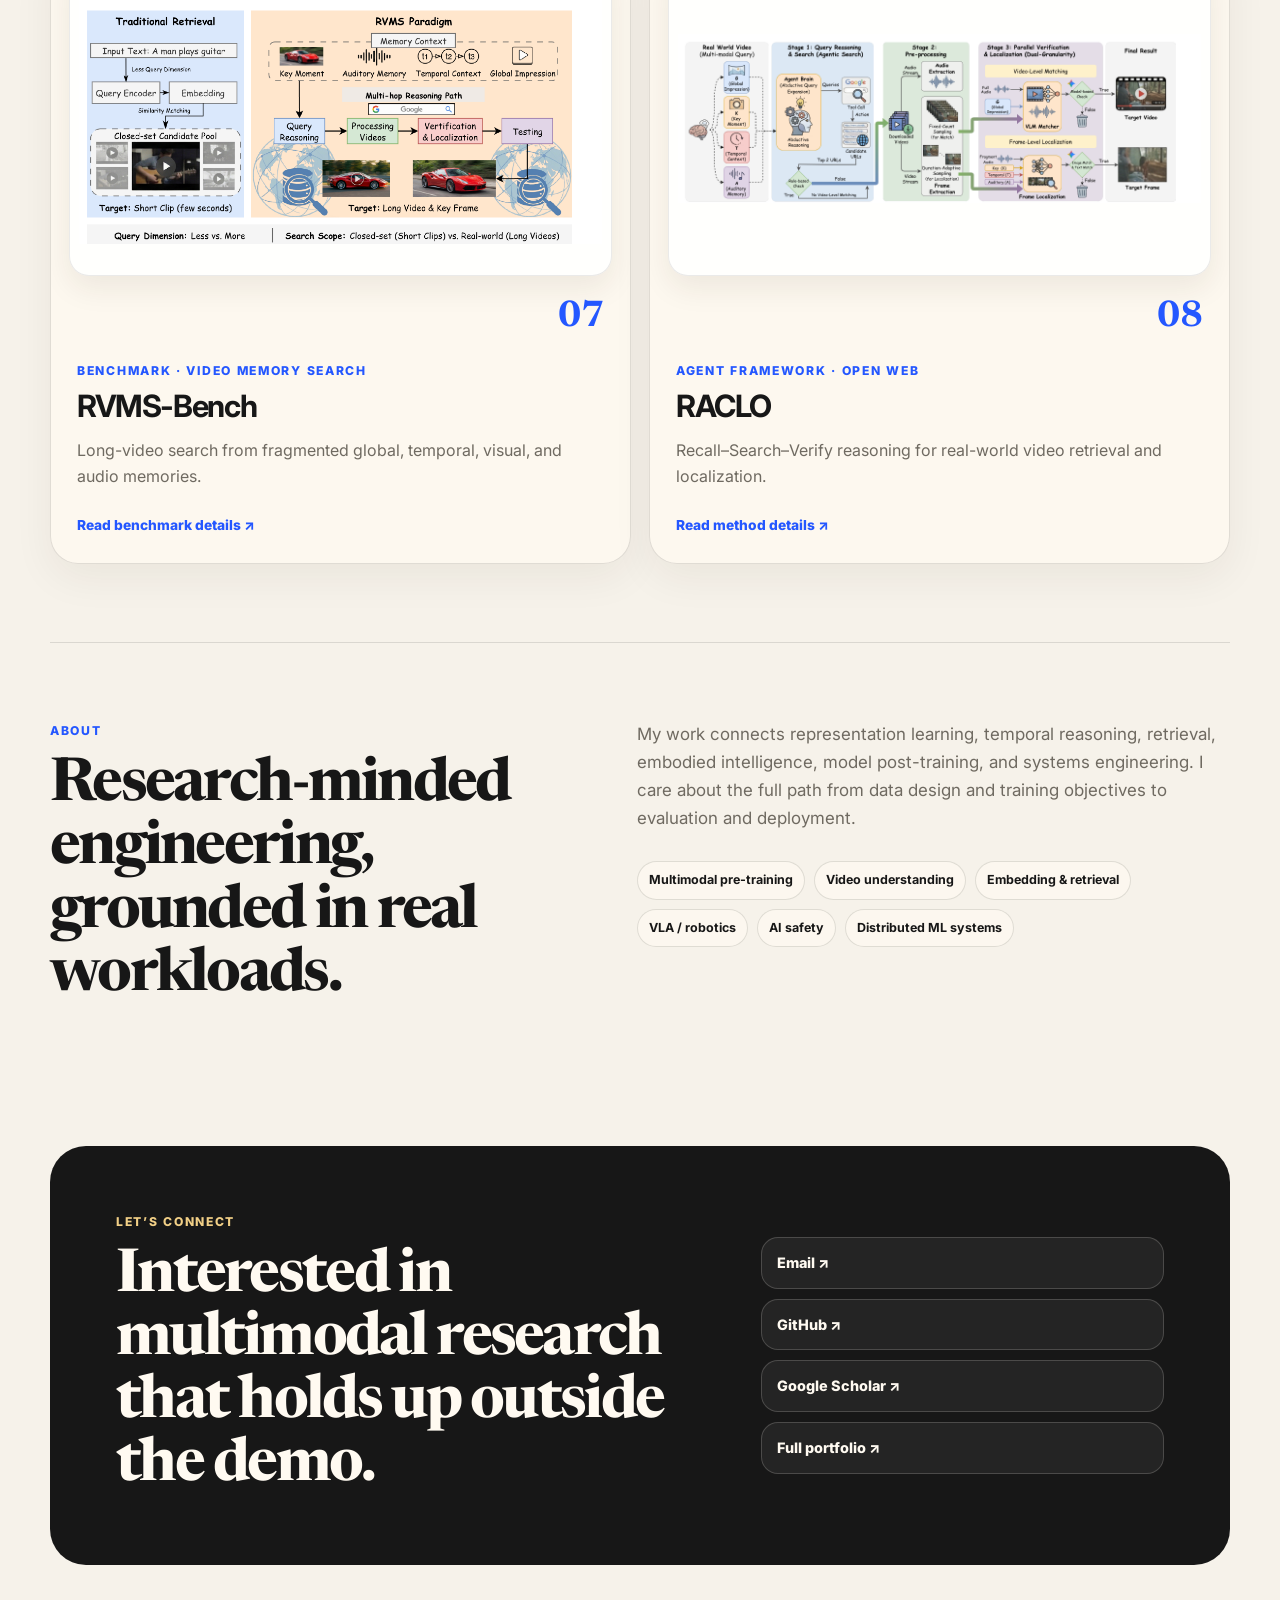
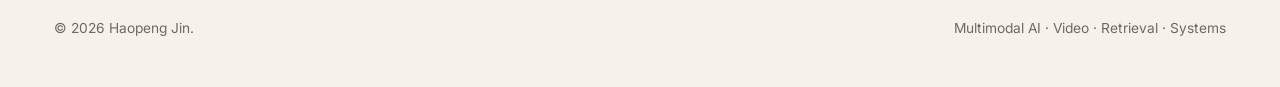
==== commit 896381b2: "Project the live platinum reflection along the Cassel trunk and forks" ====
--- a/index.html
+++ b/index.html
@@ -28,7 +28,7 @@
       href="https://fonts.googleapis.com/css2?family=Inter:wght@400;500;600;700;800&amp;family=Newsreader:opsz,wght@6..72,500;6..72,700&amp;display=swap"
       rel="stylesheet"
     />
-    <link rel="stylesheet" href="styles.css?v=20261126-optics" />
+    <link rel="stylesheet" href="styles.css?v=20261126-stalk" />
   </head>
   <body>
     <a class="skip-link" href="#top">Skip to content</a>
@@ -386,7 +386,7 @@
       </footer>
     </div>
 
-    <script src="tree-aurora.js?v=20261126-optics"></script>
+    <script src="tree-aurora.js?v=20261126-stalk"></script>
     <script src="script.js?v=20260809-tree-v2"></script>
   </body>
 </html>
--- a/styles.css
+++ b/styles.css
@@ -103,7 +103,7 @@
 }
 
 .aurora-fallback {
-  background: url("assets/cassel-seed-optics.webp") center / contain no-repeat;
+  background: url("assets/cassel-seed-optics.webp?v=stalk2") center / contain no-repeat;
 }
 
 .aurora-bg.aurora-ready .aurora-fallback {
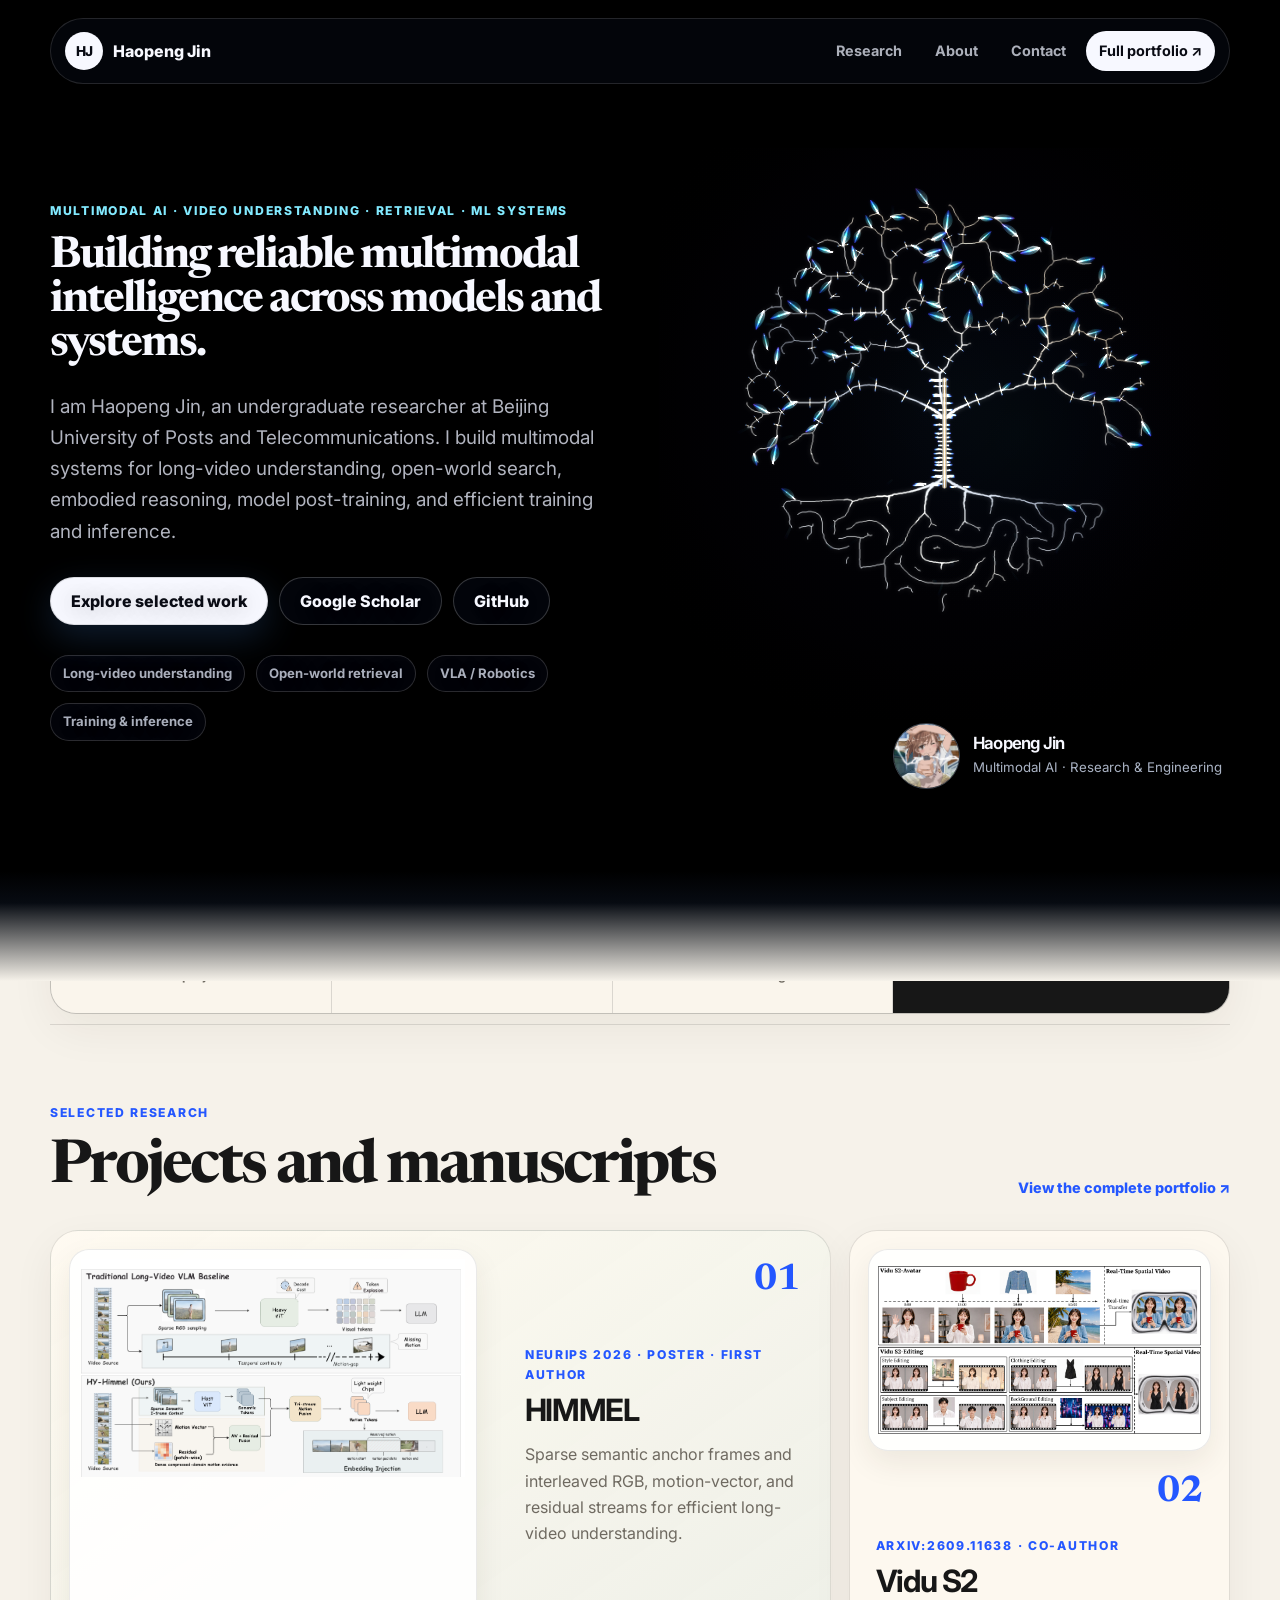
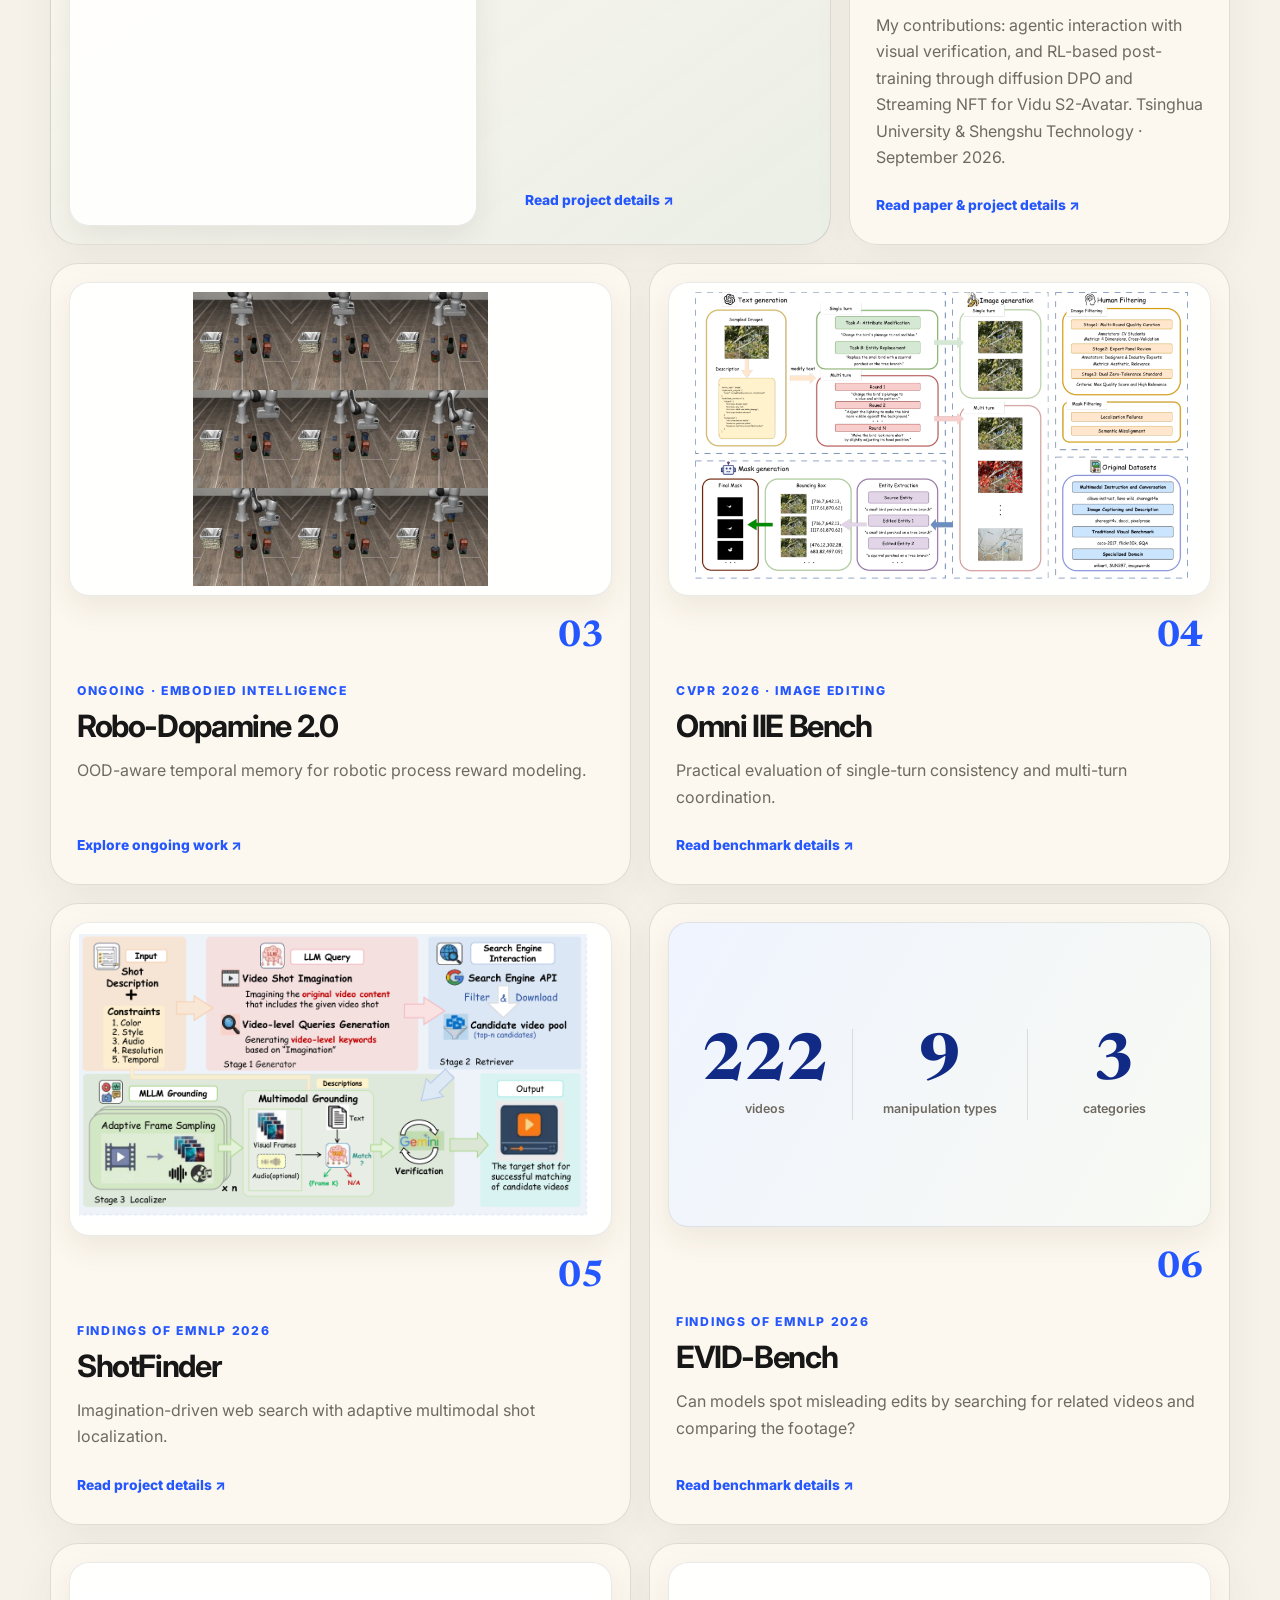
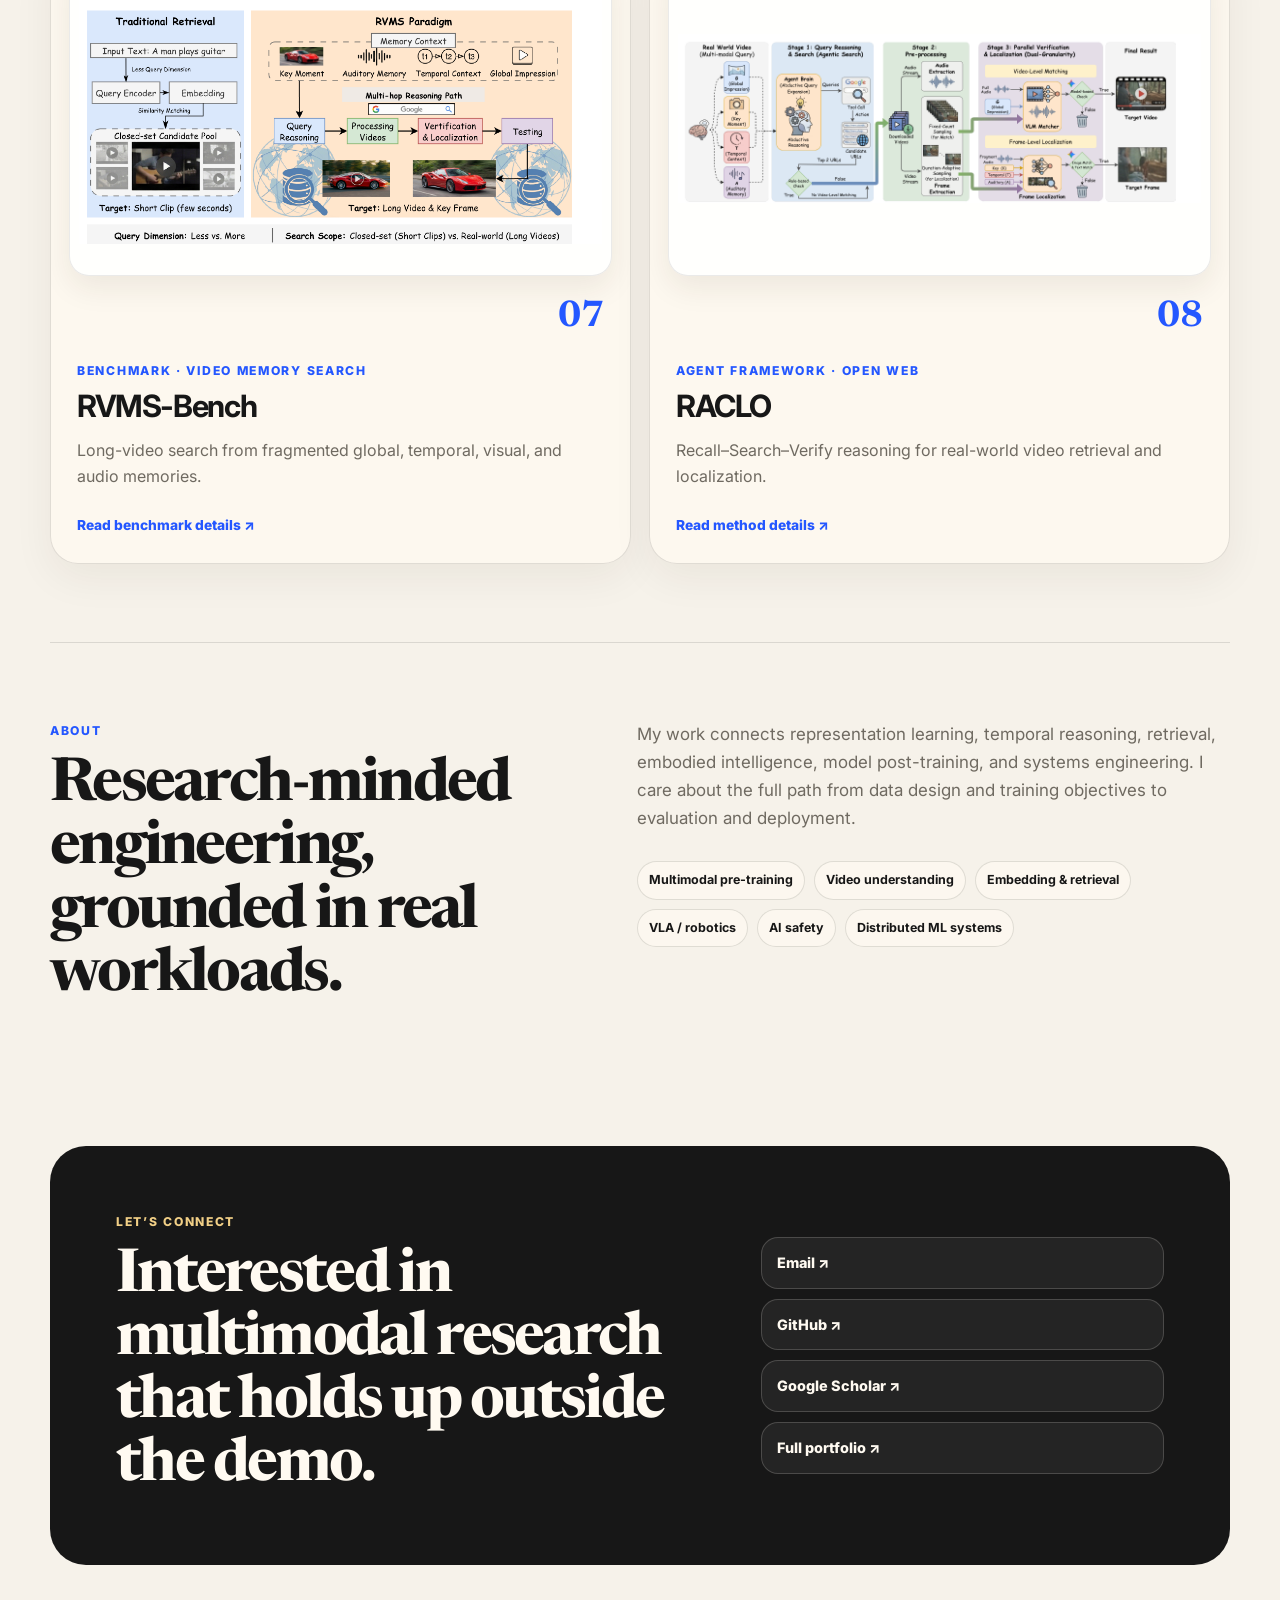
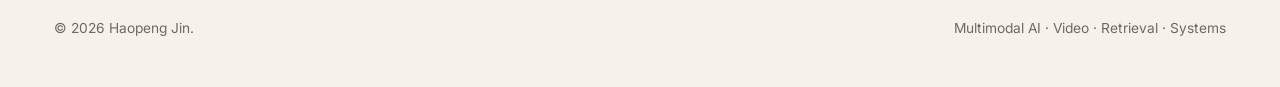
==== commit d1d5c491: "Conserve the original reflected light and hand off the CTA highlight" ====
--- a/index.html
+++ b/index.html
@@ -28,7 +28,7 @@
       href="https://fonts.googleapis.com/css2?family=Inter:wght@400;500;600;700;800&amp;family=Newsreader:opsz,wght@6..72,500;6..72,700&amp;display=swap"
       rel="stylesheet"
     />
-    <link rel="stylesheet" href="styles.css?v=20261126-stalk" />
+    <link rel="stylesheet" href="styles.css?v=20261126-plane" />
   </head>
   <body>
     <a class="skip-link" href="#top">Skip to content</a>
@@ -386,7 +386,7 @@
       </footer>
     </div>
 
-    <script src="tree-aurora.js?v=20261126-stalk"></script>
+    <script src="tree-aurora.js?v=20261126-plane"></script>
     <script src="script.js?v=20260809-tree-v2"></script>
   </body>
 </html>
--- a/styles.css
+++ b/styles.css
@@ -103,7 +103,7 @@
 }
 
 .aurora-fallback {
-  background: url("assets/cassel-seed-optics.webp?v=stalk2") center / contain no-repeat;
+  background: url("assets/cassel-seed-optics.webp?v=plane3") center / contain no-repeat;
 }
 
 .aurora-bg.aurora-ready .aurora-fallback {
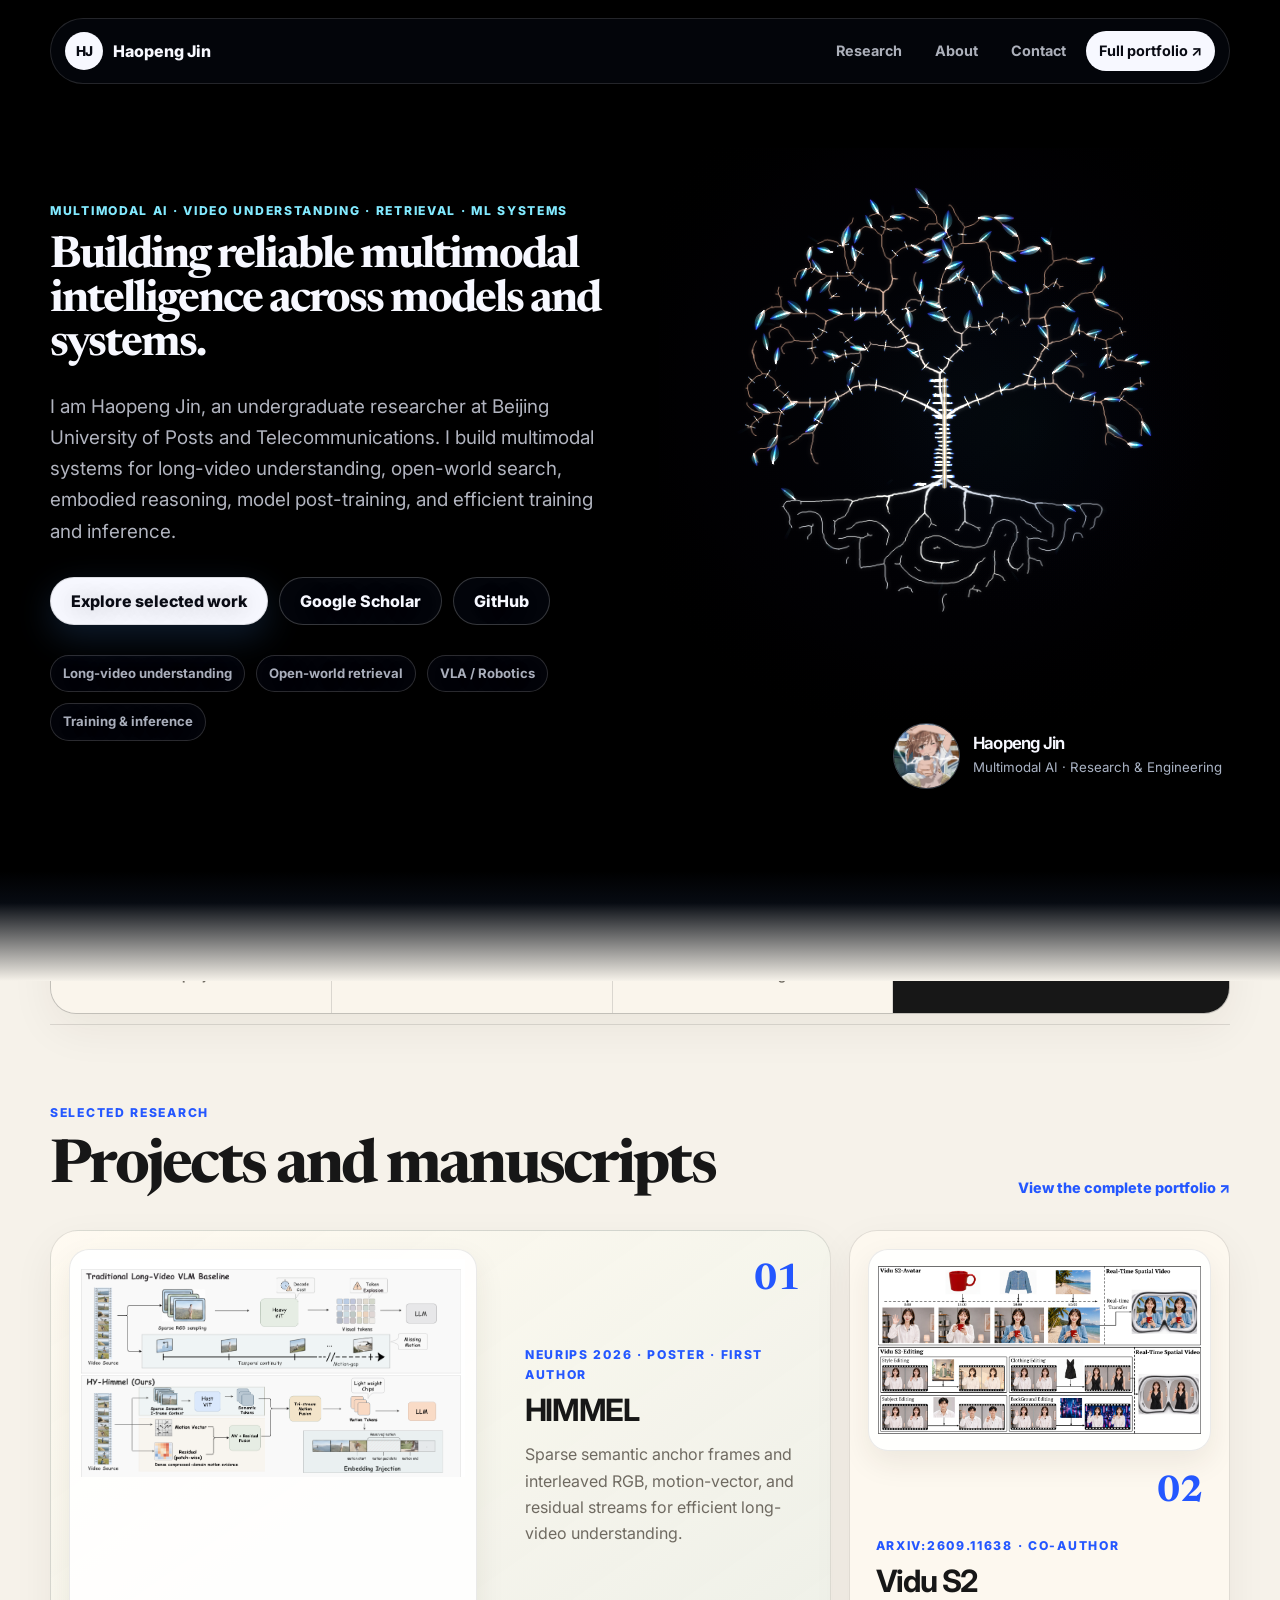
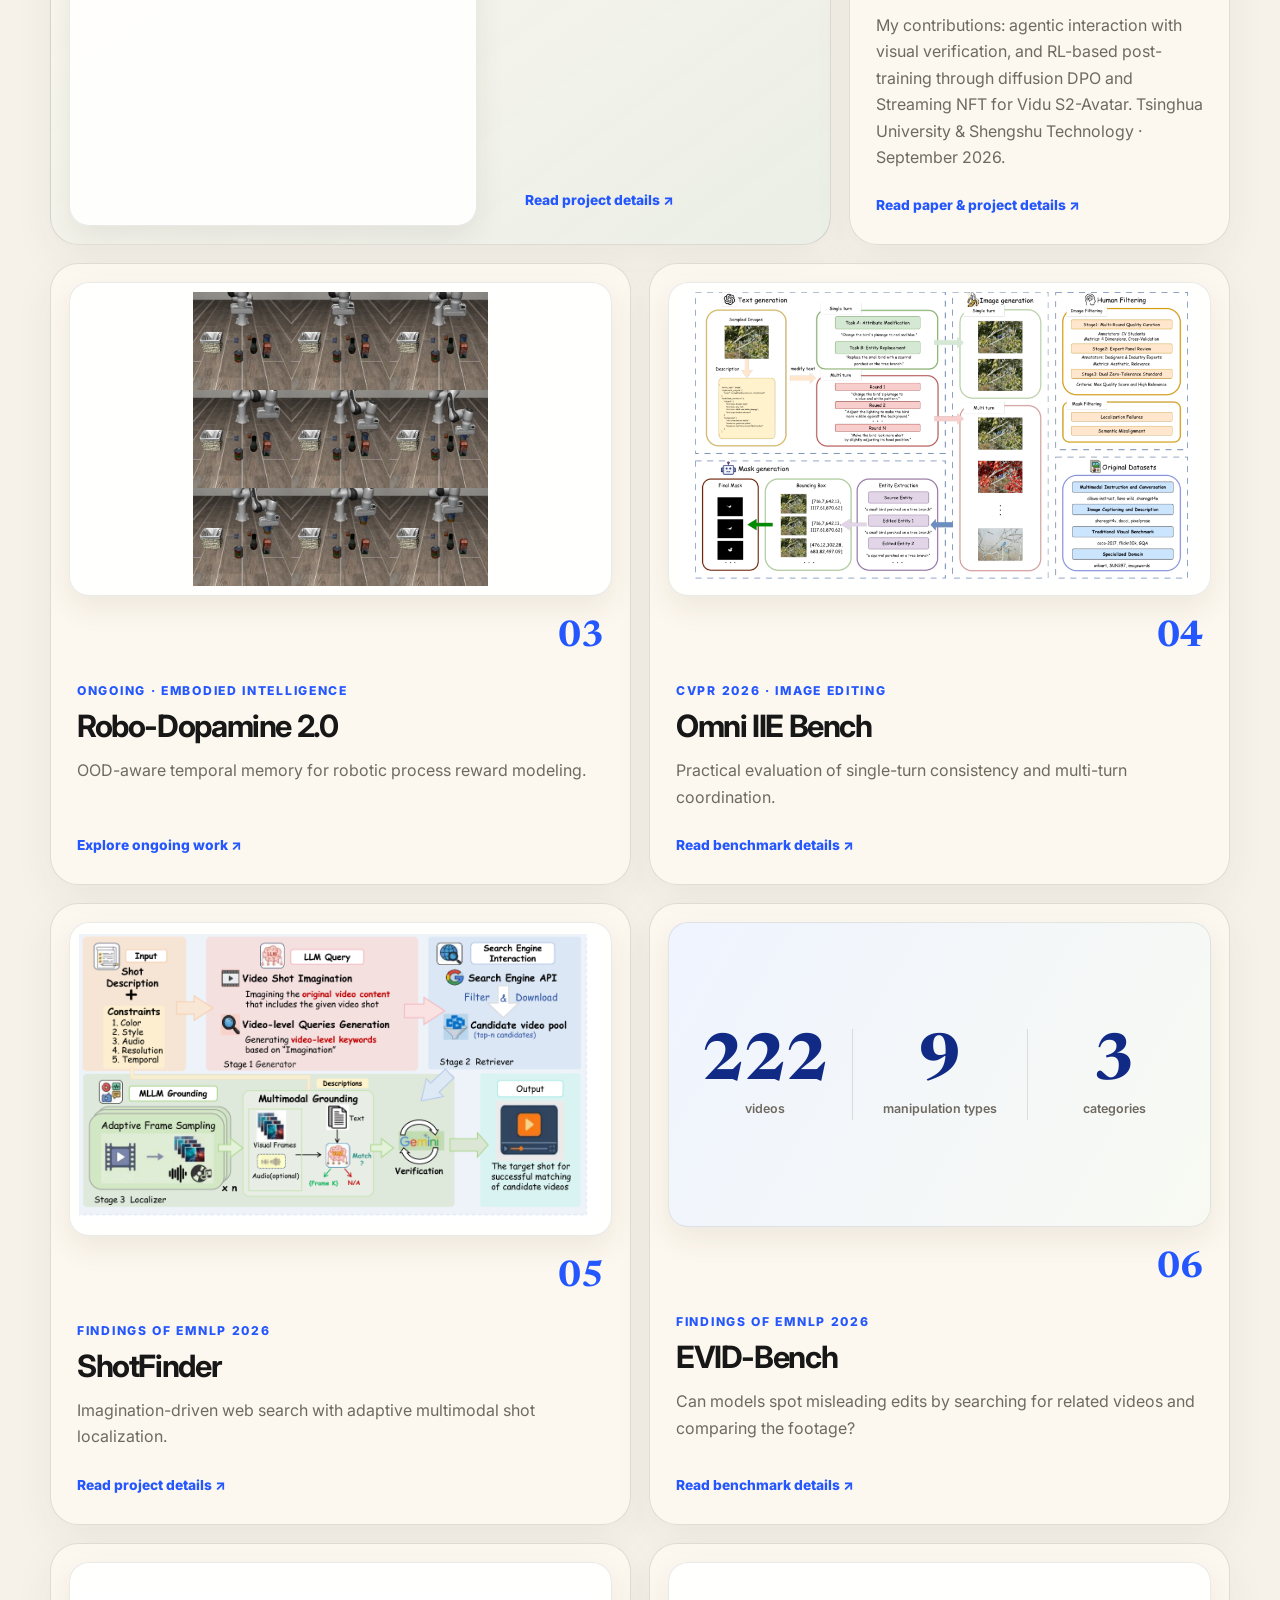
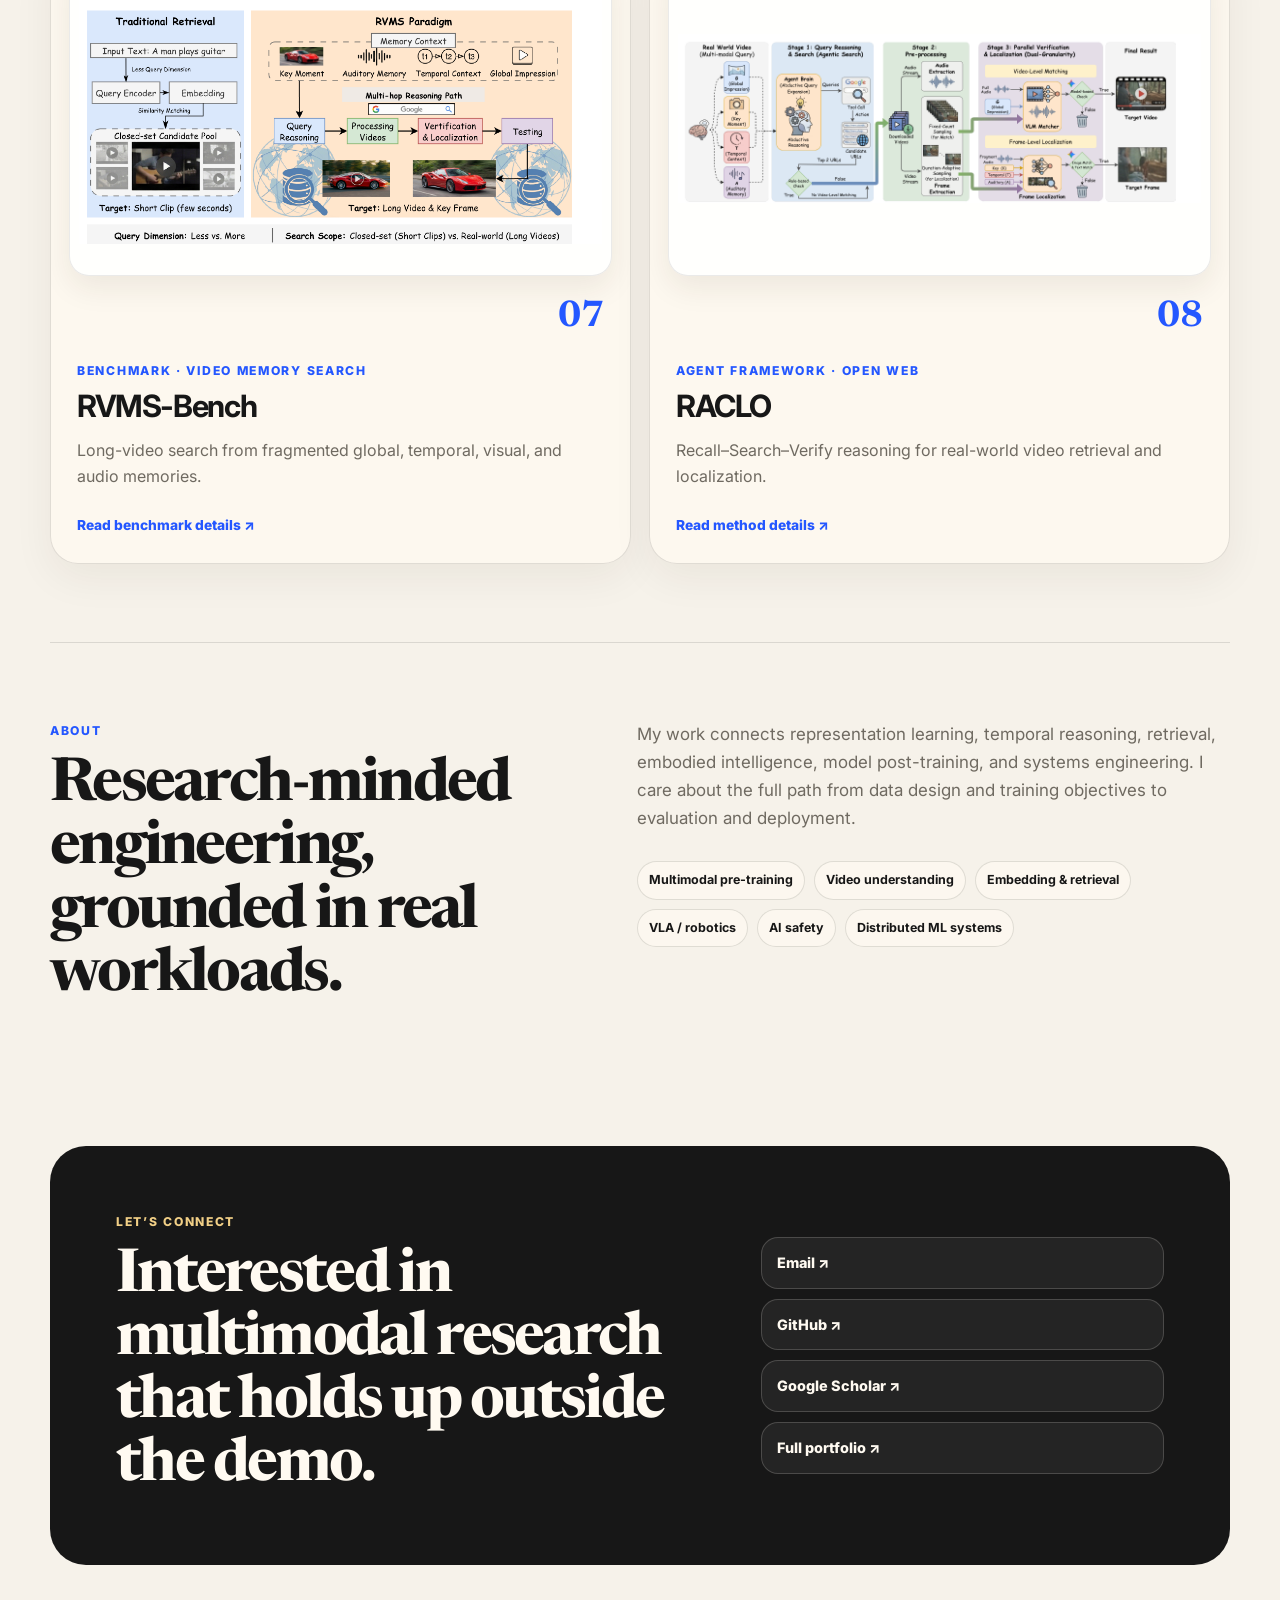
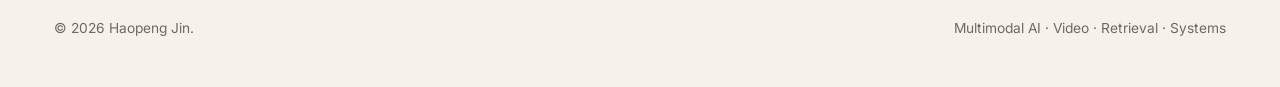
==== commit a8c9ae9e: "Carry champagne and warm copper along the Cassel branches" ====
--- a/index.html
+++ b/index.html
@@ -28,7 +28,7 @@
       href="https://fonts.googleapis.com/css2?family=Inter:wght@400;500;600;700;800&amp;family=Newsreader:opsz,wght@6..72,500;6..72,700&amp;display=swap"
       rel="stylesheet"
     />
-    <link rel="stylesheet" href="styles.css?v=20261126-plane" />
+    <link rel="stylesheet" href="styles.css?v=cassel-copper1" />
   </head>
   <body>
     <a class="skip-link" href="#top">Skip to content</a>
@@ -386,7 +386,7 @@
       </footer>
     </div>
 
-    <script src="tree-aurora.js?v=20261126-plane"></script>
+    <script src="tree-aurora.js?v=cassel-copper1"></script>
     <script src="script.js?v=20260809-tree-v2"></script>
   </body>
 </html>
--- a/styles.css
+++ b/styles.css
@@ -103,7 +103,7 @@
 }
 
 .aurora-fallback {
-  background: url("assets/cassel-seed-optics.webp?v=plane3") center / contain no-repeat;
+  background: url("assets/cassel-seed-optics.webp?v=cassel-copper1") center / contain no-repeat;
 }
 
 .aurora-bg.aurora-ready .aurora-fallback {
